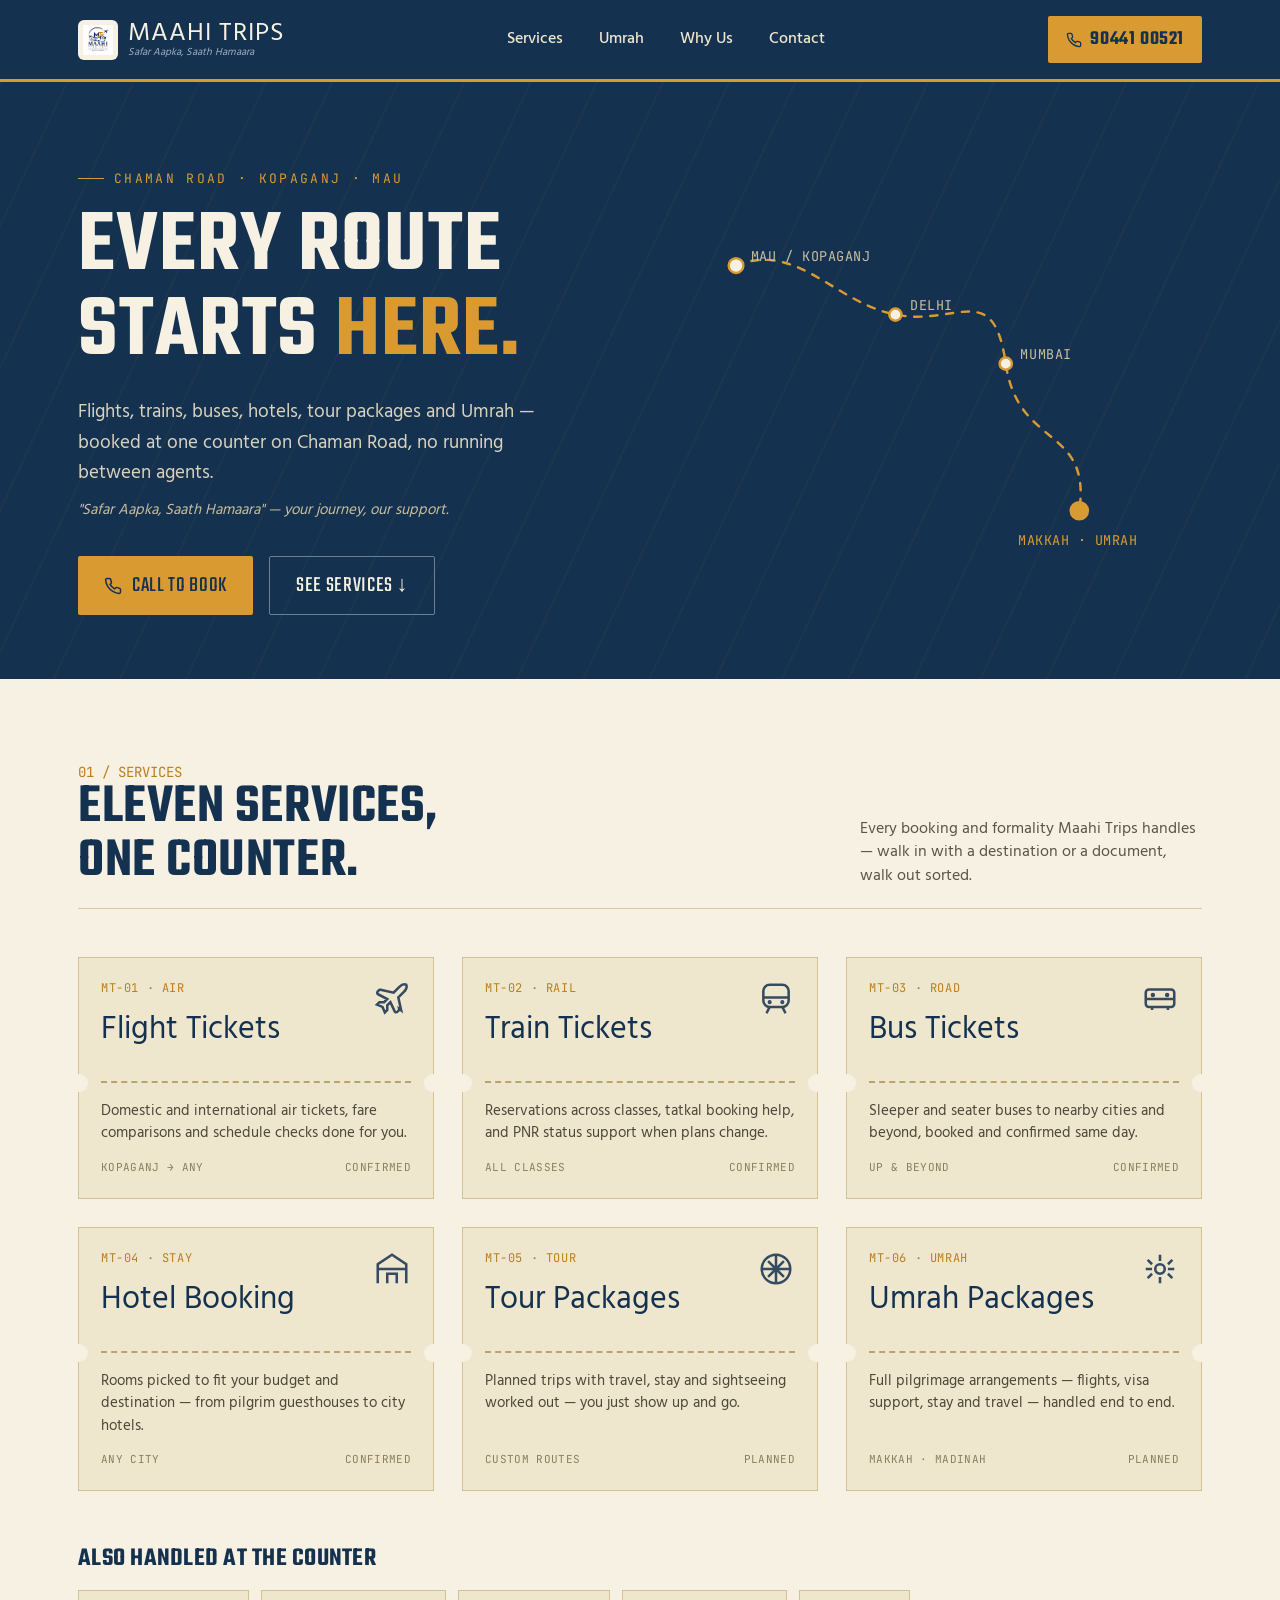
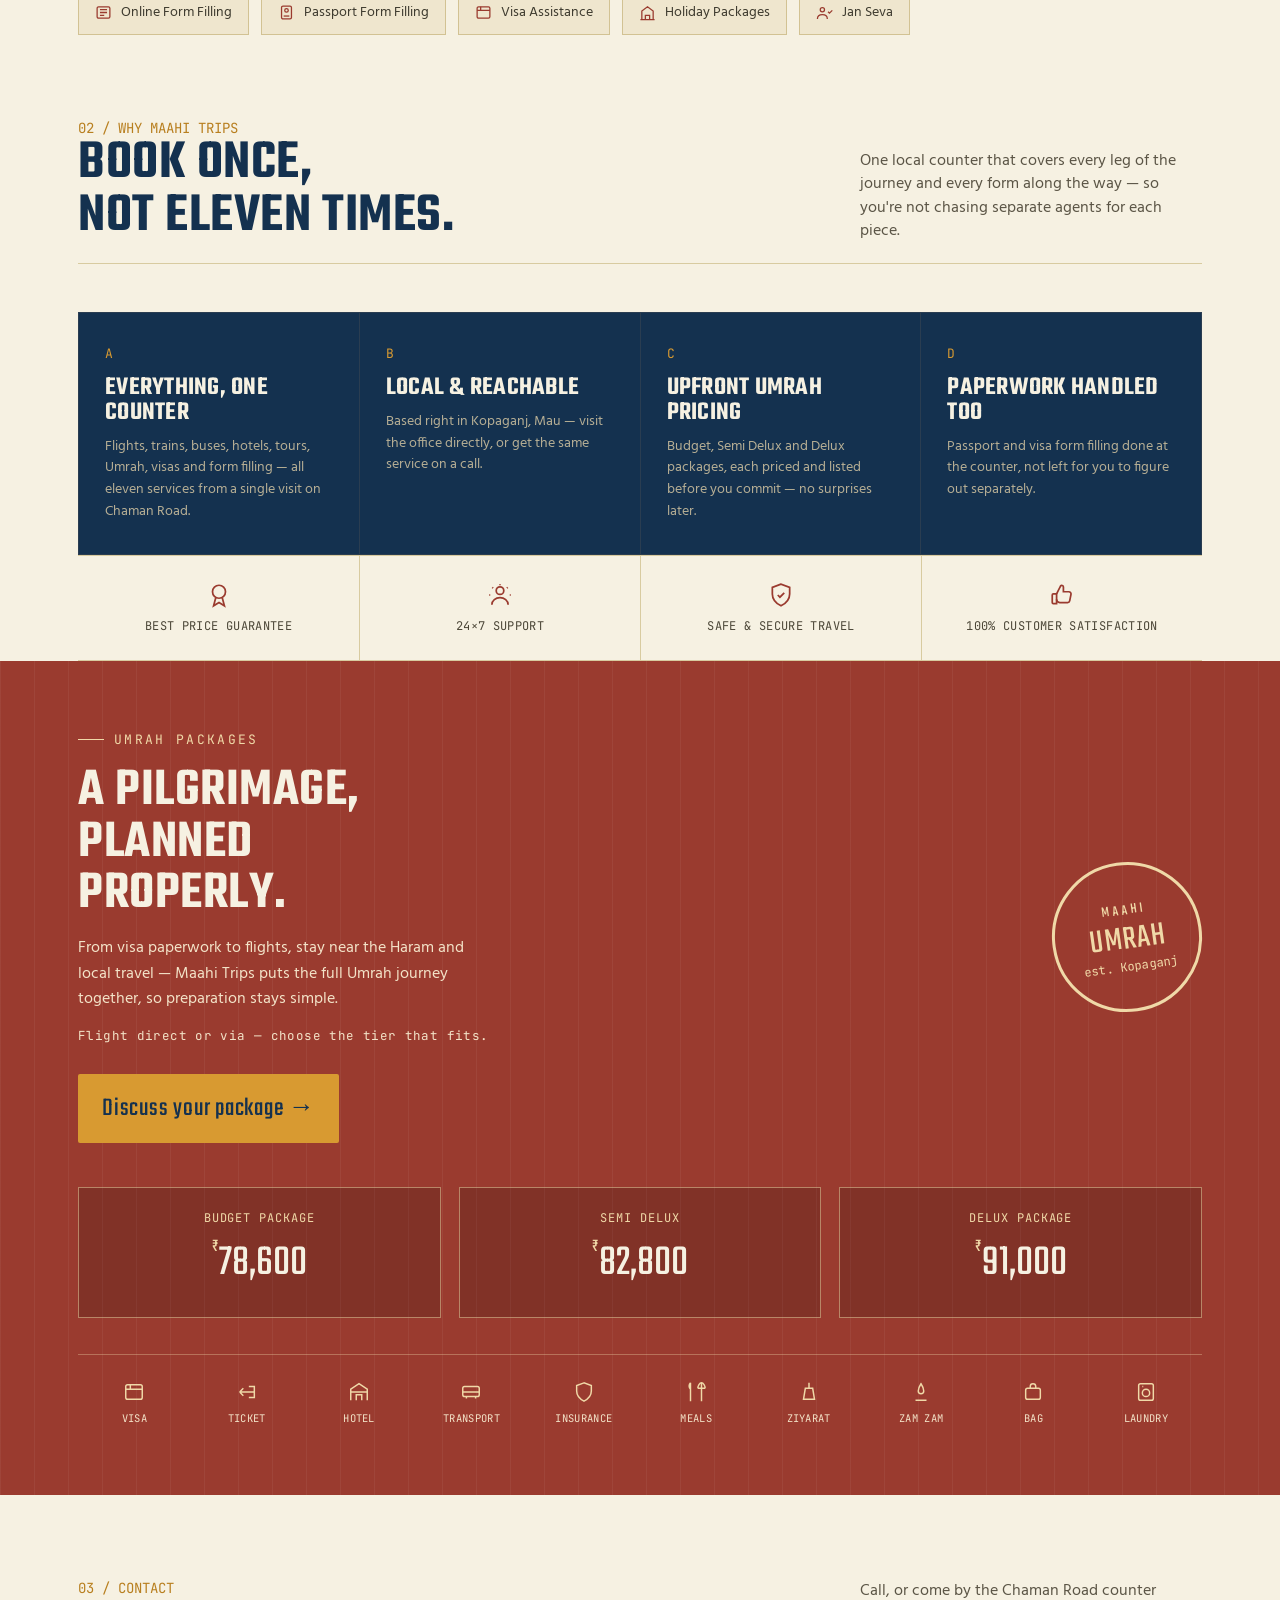
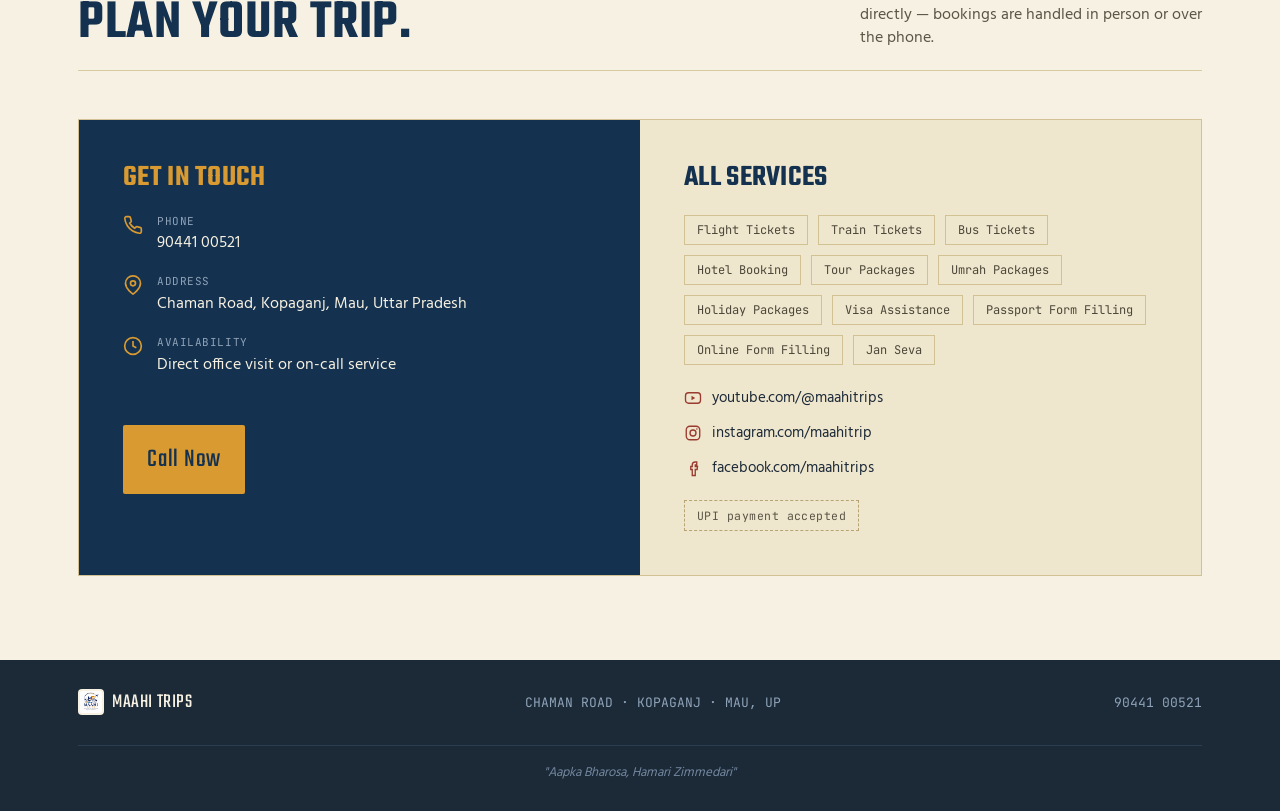
==== index.html.html @ 5c181517 "Add files via upload" ====
<!DOCTYPE html>
<html lang="en">
<head>
<meta charset="UTF-8">
<meta name="viewport" content="width=device-width, initial-scale=1.0">
<title>Maahi Trips — Kopaganj, Mau</title>
<link rel="preconnect" href="https://fonts.googleapis.com">
<link rel="preconnect" href="https://fonts.gstatic.com" crossorigin>
<link href="https://fonts.googleapis.com/css2?family=Teko:wght@400;500;600;700&family=Hind:wght@400;500;600;700&family=JetBrains+Mono:wght@400;500;700&display=swap" rel="stylesheet">
<style>
  :root{
    --paper:#F6F1E2;
    --paper-2:#EFE6CE;
    --ink:#14314F;
    --ink-2:#1C2A38;
    --gold:#D89A31;
    --gold-deep:#B87F1F;
    --rust:#9A3B2F;
    --line:#C9A227;
    --cream-text:#F6F1E2;
  }
  *{margin:0;padding:0;box-sizing:border-box;}
  html{scroll-behavior:smooth;}
  body{
    background:var(--paper);
    color:var(--ink-2);
    font-family:'Hind',sans-serif;
    overflow-x:hidden;
  }
  h1,h2,h3,.display{
    font-family:'Teko',sans-serif;
    font-weight:600;
    letter-spacing:0.01em;
    line-height:0.95;
    text-transform:uppercase;
  }
  .mono{font-family:'JetBrains Mono',monospace;}
  a{color:inherit;text-decoration:none;}
  .wrap{max-width:1180px;margin:0 auto;padding:0 28px;}

  /* perforated ticket edge */
  .perf-bottom{position:relative;}
  .perf-bottom::after{
    content:"";
    position:absolute;left:0;right:0;bottom:-1px;height:20px;
    background-image:radial-gradient(circle 6px, var(--paper) 6px, transparent 7px);
    background-size:28px 20px;
    background-repeat:repeat-x;
    background-position:14px top;
  }

  /* ---------- HEADER ---------- */
  header{
    position:sticky;top:0;z-index:50;
    background:var(--ink);
    border-bottom:3px solid var(--gold);
  }
  .nav{
    display:flex;align-items:center;justify-content:space-between;
    padding:16px 28px;max-width:1180px;margin:0 auto;
  }
  .logo{
    color:var(--cream-text);
    font-size:32px;letter-spacing:0.03em;
    display:flex;align-items:center;gap:10px;
  }
  .logo .dot{color:var(--gold);font-size:32px;}
  .logo-mark{
    background:var(--paper);
    border-radius:6px;
    padding:3px 5px;
    display:flex;align-items:center;
    height:40px;width:40px;
    flex-shrink:0;
  }
  .logo-mark img{height:100%;width:100%;object-fit:contain;}
  .logo-text{display:flex;flex-direction:column;line-height:1;}
  .logo-word{font-size:26px;}
  .logo-tagline{
    font-family:'Hind',sans-serif;text-transform:none;letter-spacing:0;
    font-size:10.5px;color:#9fb0c2;font-style:italic;margin-top:1px;
  }
  .navlinks{display:flex;gap:32px;align-items:center;}
  .navlinks a{
    color:var(--paper-2);font-size:16px;font-weight:500;
    padding:6px 2px;border-bottom:2px solid transparent;
    transition:border-color .2s, color .2s;
  }
  .navlinks a:hover, .navlinks a:focus-visible{border-color:var(--gold);color:var(--cream-text);}
  .call-btn{
    background:var(--gold);color:var(--ink);
    font-family:'Teko',sans-serif;font-size:20px;font-weight:600;
    letter-spacing:0.03em;text-transform:uppercase;
    padding:9px 18px;border-radius:2px;
    display:inline-flex;align-items:center;gap:8px;
    transition:background .2s, transform .2s;
  }
  .call-btn:hover, .call-btn:focus-visible{background:var(--cream-text);transform:translateY(-1px);}
  .menu-toggle{display:none;background:none;border:none;color:var(--cream-text);font-size:28px;cursor:pointer;}

  /* ---------- HERO ---------- */
  .hero{
    position:relative;
    background:var(--ink);
    color:var(--cream-text);
    padding:88px 0 64px;
    overflow:hidden;
  }
  .hero::before{
    content:"";position:absolute;inset:0;
    background:
      repeating-linear-gradient(115deg, rgba(216,154,49,0.045) 0 2px, transparent 2px 60px);
    pointer-events:none;
  }
  .hero-grid{
    display:grid;grid-template-columns:1.05fr 0.95fr;gap:40px;align-items:center;
    position:relative;z-index:2;
  }
  .eyebrow{
    font-family:'JetBrains Mono',monospace;
    font-size:13px;letter-spacing:0.18em;text-transform:uppercase;
    color:var(--gold);margin-bottom:18px;display:flex;align-items:center;gap:10px;
  }
  .eyebrow::before{content:"";width:26px;height:1px;background:var(--gold);display:inline-block;}
  .hero h1{
    font-size:clamp(52px,7vw,92px);
    color:var(--cream-text);
  }
  .hero h1 span{color:var(--gold);}
  .hero p.lede{
    margin-top:22px;font-size:19px;line-height:1.6;color:#D9D2BC;max-width:46ch;
  }
  .hero-cta{display:flex;gap:16px;margin-top:34px;flex-wrap:wrap;}
  .btn-primary{
    background:var(--gold);color:var(--ink);
    font-family:'Teko',sans-serif;font-size:22px;letter-spacing:0.03em;text-transform:uppercase;
    padding:14px 26px;border-radius:2px;display:inline-flex;align-items:center;gap:10px;
    transition:transform .2s, background .2s;
  }
  .btn-primary:hover, .btn-primary:focus-visible{transform:translateY(-2px);background:#EAB253;}
  .btn-secondary{
    border:1.5px solid #6b7f95;color:var(--cream-text);
    font-family:'Teko',sans-serif;font-size:22px;letter-spacing:0.03em;text-transform:uppercase;
    padding:13px 26px;border-radius:2px;display:inline-flex;align-items:center;gap:10px;
    transition:border-color .2s, background .2s;
  }
  .btn-secondary:hover, .btn-secondary:focus-visible{border-color:var(--gold);background:rgba(216,154,49,0.08);}

  /* route map svg */
  .route-box{position:relative;z-index:2;}
  .route-svg{width:100%;height:auto;}
  .route-path{
    fill:none;stroke:var(--gold);stroke-width:2;stroke-dasharray:6 7;
    stroke-linecap:round;
    stroke-dashoffset:900;
    animation:draw 2.6s ease-out forwards .3s;
  }
  @keyframes draw{to{stroke-dashoffset:0;}}
  .route-dot{fill:var(--paper);stroke:var(--gold);stroke-width:2;}
  .route-dot.end{fill:var(--gold);}
  .route-label{
    font-family:'JetBrains Mono',monospace;font-size:11px;fill:#C9BFA0;letter-spacing:0.04em;
  }
  .route-label.hilite{fill:var(--gold);}

  @media (prefers-reduced-motion: reduce){
    .route-path{animation:none;stroke-dashoffset:0;}
  }

  /* ---------- SECTION HEADERS ---------- */
  .section{padding:84px 0;}
  .section-head{
    display:flex;justify-content:space-between;align-items:flex-end;
    gap:24px;margin-bottom:48px;flex-wrap:wrap;
    border-bottom:1px solid #D8CBA0;padding-bottom:20px;
  }
  .section-head .num{
    font-family:'JetBrains Mono',monospace;color:var(--gold-deep);font-size:14px;
  }
  .section-head h2{font-size:clamp(38px,5vw,56px);color:var(--ink);}
  .section-head p{max-width:38ch;color:#5b5546;font-size:15.5px;line-height:1.5;}

  /* ---------- SERVICES (TICKETS) ---------- */
  .tickets{
    display:grid;grid-template-columns:repeat(3,1fr);gap:28px;
  }
  .ticket{
    background:var(--paper-2);
    border:1px solid #D2C293;
    position:relative;
    display:flex;flex-direction:column;
    transition:transform .25s, box-shadow .25s;
  }
  .ticket:hover{transform:translateY(-4px);box-shadow:0 14px 28px -14px rgba(20,49,79,0.35);}
  .ticket-top{
    padding:22px 22px 26px;
    display:flex;justify-content:space-between;align-items:flex-start;
    position:relative;
  }
  .ticket-code{font-family:'JetBrains Mono',monospace;font-size:12px;color:var(--gold-deep);letter-spacing:0.05em;}
  .ticket-icon{
    width:38px;height:38px;color:var(--ink);opacity:0.85;
  }
  .ticket-title{font-size:32px;color:var(--ink);margin-top:8px;}
  /* perforation divider */
  .ticket-divider{
    position:relative;height:0;border-top:2px dashed #B7A472;margin:0 22px;
  }
  .ticket-divider::before,.ticket-divider::after{
    content:"";position:absolute;top:-9px;width:18px;height:18px;border-radius:50%;
    background:var(--paper);
  }
  .ticket-divider::before{left:-31px;}
  .ticket-divider::after{right:-31px;}
  .ticket-bottom{padding:18px 22px 24px;flex:1;display:flex;flex-direction:column;justify-content:space-between;gap:14px;}
  .ticket-bottom p{font-size:14.5px;line-height:1.55;color:#4c4738;}
  .ticket-stub{
    font-family:'JetBrains Mono',monospace;font-size:11px;color:#8a7f5c;
    display:flex;justify-content:space-between;letter-spacing:0.03em;
  }

  /* ---------- WHY US ---------- */
  .why{
    background:var(--ink);color:var(--cream-text);
  }
  .why .section-head{border-bottom-color:#33465c;}
  .why .section-head h2{color:var(--cream-text);}
  .why .section-head p{color:#B7AF95;}
  .why .section-head .num{color:var(--gold);}
  .why-grid{
    display:grid;grid-template-columns:repeat(4,1fr);gap:1px;
    background:#2A3D51;border:1px solid #2A3D51;
  }
  .why-card{background:var(--ink);padding:32px 26px;}
  .why-card .idx{font-family:'JetBrains Mono',monospace;color:var(--gold);font-size:13px;}
  .why-card h3{font-size:26px;margin-top:14px;color:var(--cream-text);}
  .why-card p{font-size:14px;line-height:1.55;color:#B7AF95;margin-top:10px;}

  /* ---------- UMRAH BANNER (passport stamp) ---------- */
  .umrah{
    background:var(--rust);color:var(--cream-text);position:relative;overflow:hidden;
    padding:70px 0;
  }
  .umrah::before{
    content:"";position:absolute;inset:0;
    background-image:repeating-linear-gradient(90deg, rgba(255,255,255,0.05) 0 1px, transparent 1px 34px);
  }
  .umrah-inner{position:relative;z-index:2;display:flex;justify-content:space-between;align-items:center;gap:40px;flex-wrap:wrap;}
  .umrah-text .eyebrow{color:#F0D9A8;}
  .umrah-text .eyebrow::before{background:#F0D9A8;}
  .umrah-text h2{font-size:clamp(36px,5vw,54px);color:var(--cream-text);max-width:14ch;}
  .umrah-text p{margin-top:16px;max-width:46ch;font-size:16px;line-height:1.6;color:#F3E3C8;}
  .stamp{
    width:150px;height:150px;border:3px solid #F0D9A8;border-radius:50%;
    display:flex;align-items:center;justify-content:center;flex-direction:column;
    transform:rotate(-8deg);flex-shrink:0;
    font-family:'Teko',sans-serif;color:#F0D9A8;text-transform:uppercase;
    letter-spacing:0.05em;
  }
  .stamp .s1{font-size:15px;letter-spacing:0.2em;}
  .stamp .s2{font-size:34px;line-height:1;margin:2px 0;}
  .stamp .s3{font-size:12px;font-family:'JetBrains Mono',monospace;text-transform:none;letter-spacing:0.02em;}

  /* ---------- CONTACT ---------- */
  .contact-grid{display:grid;grid-template-columns:1fr 1fr;gap:0;border:1px solid #D2C293;}
  .contact-card{padding:44px;}
  .contact-card.dark{background:var(--ink);color:var(--cream-text);}
  .contact-card.light{background:var(--paper-2);}
  .contact-card h3{font-size:30px;margin-bottom:20px;}
  .contact-card.dark h3{color:var(--gold);}
  .contact-card.light h3{color:var(--ink);}
  .contact-row{display:flex;gap:14px;margin-bottom:18px;align-items:flex-start;}
  .contact-row svg{width:20px;height:20px;flex-shrink:0;margin-top:2px;}
  .contact-card.dark .contact-row svg{color:var(--gold);}
  .contact-card.light .contact-row svg{color:var(--rust);}
  .contact-row div{font-size:15.5px;line-height:1.5;}
  .contact-row .label{
    font-family:'JetBrains Mono',monospace;font-size:11px;letter-spacing:0.05em;
    display:block;margin-bottom:3px;text-transform:uppercase;
  }
  .contact-card.dark .label{color:#8FA3B8;}
  .contact-card.light .label{color:#8a7f5c;}
  .service-list{list-style:none;display:flex;flex-wrap:wrap;gap:10px;margin-top:22px;}
  .service-list li{
    font-family:'JetBrains Mono',monospace;font-size:12px;
    border:1px solid #D2C293;padding:6px 12px;color:#4c4738;
  }
  .big-call{
    margin-top:30px;display:inline-flex;align-items:center;gap:12px;
    background:var(--gold);color:var(--ink);padding:16px 24px;border-radius:2px;
    font-family:'Teko',sans-serif;font-size:26px;letter-spacing:0.03em;
    transition:transform .2s;
  }
  .big-call:hover,.big-call:focus-visible{transform:translateY(-2px);}

  /* ---------- FOOTER ---------- */
  footer{background:var(--ink-2);color:#8FA3B8;padding:28px 0;}
  .footer-inner{
    display:flex;justify-content:space-between;align-items:center;flex-wrap:wrap;gap:12px;
    font-size:13px;font-family:'JetBrains Mono',monospace;
  }
  .footer-inner .logo-mini{color:var(--cream-text);font-family:'Teko',sans-serif;font-size:20px;letter-spacing:0.03em;display:flex;align-items:center;gap:8px;}
  .footer-inner .logo-mini img{height:26px;width:26px;object-fit:contain;background:var(--paper);border-radius:4px;padding:2px;}
  .footer-tagline{width:100%;text-align:center;margin-top:16px;padding-top:16px;border-top:1px solid #2A3D51;font-family:'Hind',sans-serif;font-style:italic;font-size:13px;color:#7488a0;}

  /* ---------- UMRAH PRICING ---------- */
  .umrah-note{margin-top:14px;font-family:'JetBrains Mono',monospace;font-size:12.5px;color:#F3E3C8;letter-spacing:0.03em;}
  .price-grid{
    position:relative;z-index:2;
    display:grid;grid-template-columns:repeat(3,1fr);gap:18px;
    margin-top:44px;
  }
  .price-card{
    background:rgba(0,0,0,0.16);
    border:1.5px solid rgba(240,217,168,0.5);
    padding:22px 20px;text-align:center;
  }
  .price-card .tier{
    font-family:'JetBrains Mono',monospace;font-size:12px;letter-spacing:0.08em;
    color:#F0D9A8;text-transform:uppercase;
  }
  .price-card .amount{
    font-family:'Teko',sans-serif;font-size:44px;color:var(--cream-text);margin-top:6px;
  }
  .price-card .amount sup{font-size:18px;color:#F0D9A8;vertical-align:top;top:2px;position:relative;}
  .incl-strip{
    position:relative;z-index:2;
    display:flex;flex-wrap:wrap;gap:0;
    margin-top:36px;border-top:1px solid rgba(240,217,168,0.35);
    padding-top:26px;
  }
  .incl-item{
    display:flex;flex-direction:column;align-items:center;gap:8px;
    width:10%;min-width:86px;flex:1;
    font-family:'JetBrains Mono',monospace;font-size:10.5px;letter-spacing:0.03em;
    color:#F3E3C8;text-align:center;text-transform:uppercase;
  }
  .incl-item svg{width:22px;height:22px;color:#F0D9A8;}

  /* ---------- MORE SERVICES STRIP ---------- */
  .more-services{margin-top:56px;}
  .more-services h3{font-size:26px;color:var(--ink);margin-bottom:18px;}
  .chip-row{display:flex;flex-wrap:wrap;gap:12px;}
  .chip{
    display:flex;align-items:center;gap:9px;
    border:1px solid #D2C293;background:var(--paper-2);
    padding:10px 16px;font-size:14px;color:#3d3a2e;
  }
  .chip svg{width:17px;height:17px;color:var(--rust);flex-shrink:0;}

  /* ---------- TRUST BADGES ---------- */
  .badges{
    display:grid;grid-template-columns:repeat(4,1fr);
    border-top:1px solid #D8CBA0;border-bottom:1px solid #D8CBA0;
  }
  .badge{
    padding:26px 20px;text-align:center;
    border-left:1px solid #D8CBA0;
    display:flex;flex-direction:column;align-items:center;gap:10px;
  }
  .badge:first-child{border-left:none;}
  .badge svg{width:26px;height:26px;color:var(--rust);}
  .badge span{font-family:'JetBrains Mono',monospace;font-size:12px;letter-spacing:0.03em;color:#4c4738;text-transform:uppercase;}

  /* ---------- SOCIAL / PAYMENT ---------- */
  .social-row{display:flex;flex-direction:column;gap:12px;margin-top:22px;}
  .social-row a{display:flex;align-items:center;gap:10px;font-size:14.5px;}
  .social-row svg{width:18px;height:18px;flex-shrink:0;}
  .contact-card.light .social-row svg{color:var(--rust);}
  .upi-note{
    margin-top:20px;display:inline-block;
    font-family:'JetBrains Mono',monospace;font-size:11.5px;letter-spacing:0.04em;
    border:1px dashed #B7A472;padding:7px 12px;color:#5b5546;
  }
  @media (max-width:900px){
    .hero-grid{grid-template-columns:1fr;}
    .tickets{grid-template-columns:repeat(2,1fr);}
    .why-grid{grid-template-columns:repeat(2,1fr);}
    .contact-grid{grid-template-columns:1fr;}
    .umrah-inner{flex-direction:column;text-align:left;}
    .price-grid{grid-template-columns:1fr;}
    .incl-item{width:33.33%;}
    .badges{grid-template-columns:repeat(2,1fr);}
    .badge:nth-child(3){border-left:none;}
    .badge:nth-child(odd){border-left:none;}
  }
  @media (max-width:640px){
    .navlinks{display:none;}
    .menu-toggle{display:block;}
    .tickets{grid-template-columns:1fr;}
    .why-grid{grid-template-columns:1fr;}
    .call-btn span.full{display:none;}
    .incl-item{width:50%;}
    .badges{grid-template-columns:1fr;}
    .badge{border-left:none;border-top:1px solid #D8CBA0;}
    .badge:first-child{border-top:none;}
  }

  :focus-visible{outline:2px solid var(--gold);outline-offset:2px;}
</style>
</head>
<body>

<header>
  <div class="nav">
    <div class="logo">
      <div class="logo-mark"><img src="[data-uri]" alt="Maahi Trips logo"></div>
      <div class="logo-text">
        <span class="logo-word">MAAHI TRIPS</span>
        <span class="logo-tagline">Safar Aapka, Saath Hamaara</span>
      </div>
    </div>
    <nav class="navlinks">
      <a href="#services">Services</a>
      <a href="#umrah">Umrah</a>
      <a href="#why">Why Us</a>
      <a href="#contact">Contact</a>
    </nav>
    <a class="call-btn" href="tel:9044100521">
      <svg width="16" height="16" viewBox="0 0 24 24" fill="none" stroke="currentColor" stroke-width="2"><path d="M22 16.92v3a2 2 0 0 1-2.18 2 19.79 19.79 0 0 1-8.63-3.07 19.5 19.5 0 0 1-6-6 19.79 19.79 0 0 1-3.07-8.67A2 2 0 0 1 4.11 2h3a2 2 0 0 1 2 1.72c.127.96.361 1.903.7 2.81a2 2 0 0 1-.45 2.11L8.09 9.91a16 16 0 0 0 6 6l1.27-1.27a2 2 0 0 1 2.11-.45c.907.339 1.85.573 2.81.7A2 2 0 0 1 22 16.92z"/></svg>
      <span class="full">90441&nbsp;00521</span>
    </a>
    <button class="menu-toggle" aria-label="menu">☰</button>
  </div>
</header>

<section class="hero">
  <div class="wrap hero-grid">
    <div>
      <div class="eyebrow">Chaman Road · Kopaganj · Mau</div>
      <h1>Every route<br>starts <span>here.</span></h1>
      <p class="lede">Flights, trains, buses, hotels, tour packages and Umrah — booked at one counter on Chaman Road, no running between agents.</p>
      <p style="margin-top:10px;font-style:italic;color:#C9BFA0;font-size:15px;">"Safar Aapka, Saath Hamaara" — your journey, our support.</p>
      <div class="hero-cta">
        <a class="btn-primary" href="tel:9044100521">
          <svg width="18" height="18" viewBox="0 0 24 24" fill="none" stroke="currentColor" stroke-width="2"><path d="M22 16.92v3a2 2 0 0 1-2.18 2 19.79 19.79 0 0 1-8.63-3.07 19.5 19.5 0 0 1-6-6 19.79 19.79 0 0 1-3.07-8.67A2 2 0 0 1 4.11 2h3a2 2 0 0 1 2 1.72c.127.96.361 1.903.7 2.81a2 2 0 0 1-.45 2.11L8.09 9.91a16 16 0 0 0 6 6l1.27-1.27a2 2 0 0 1 2.11-.45c.907.339 1.85.573 2.81.7A2 2 0 0 1 22 16.92z"/></svg>
          Call to Book
        </a>
        <a class="btn-secondary" href="#services">See Services ↓</a>
      </div>
    </div>
    <div class="route-box">
      <svg class="route-svg" viewBox="0 0 420 320" fill="none">
        <path class="route-path" d="M40 60 C 90 40, 120 90, 170 100 S 250 70, 260 140 S 330 190, 320 260" />
        <circle class="route-dot" cx="40" cy="60" r="6"/>
        <text class="route-label" x="52" y="56">MAU / KOPAGANJ</text>
        <circle class="route-dot" cx="170" cy="100" r="5"/>
        <text class="route-label" x="182" y="96">DELHI</text>
        <circle class="route-dot" cx="260" cy="140" r="5"/>
        <text class="route-label" x="272" y="136">MUMBAI</text>
        <circle class="route-dot end" cx="320" cy="260" r="7"/>
        <text class="route-label hilite" x="270" y="288">MAKKAH · UMRAH</text>
      </svg>
    </div>
  </div>
</section>

<section class="section" id="services">
  <div class="wrap">
    <div class="section-head">
      <div>
        <div class="num">01 / SERVICES</div>
        <h2>Eleven services,<br>one counter.</h2>
      </div>
      <p>Every booking and formality Maahi Trips handles — walk in with a destination or a document, walk out sorted.</p>
    </div>

    <div class="tickets">

      <div class="ticket">
        <div class="ticket-top">
          <div><div class="ticket-code">MT-01 · AIR</div><div class="ticket-title">Flight Tickets</div></div>
          <svg class="ticket-icon" viewBox="0 0 24 24" fill="none" stroke="currentColor" stroke-width="1.6"><path d="M17.8 19.2 16 11l3.5-3.5C21 6 21.5 4 21 3c-1-.5-3 0-4.5 1.5L13 8 4.8 6.2c-.5-.1-1 .1-1.3.5l-.6.7c-.5.5-.3 1.3.3 1.6L9 12l-2 2H4l-1.5 1.5L6 17l1.5 3.5L9 19v-3l2-2 2.7 5.8c.3.6 1.1.8 1.6.3l.7-.6c.4-.3.6-.8.5-1.3Z"/></svg>
        </div>
        <div class="ticket-divider"></div>
        <div class="ticket-bottom">
          <p>Domestic and international air tickets, fare comparisons and schedule checks done for you.</p>
          <div class="ticket-stub"><span>KOPAGANJ → ANY</span><span>CONFIRMED</span></div>
        </div>
      </div>

      <div class="ticket">
        <div class="ticket-top">
          <div><div class="ticket-code">MT-02 · RAIL</div><div class="ticket-title">Train Tickets</div></div>
          <svg class="ticket-icon" viewBox="0 0 24 24" fill="none" stroke="currentColor" stroke-width="1.6"><rect x="4" y="3" width="16" height="14" rx="4"/><path d="M4 11h16M8 17l-2 4M16 17l2 4"/><circle cx="8" cy="14" r="0.5" fill="currentColor"/><circle cx="16" cy="14" r="0.5" fill="currentColor"/></svg>
        </div>
        <div class="ticket-divider"></div>
        <div class="ticket-bottom">
          <p>Reservations across classes, tatkal booking help, and PNR status support when plans change.</p>
          <div class="ticket-stub"><span>ALL CLASSES</span><span>CONFIRMED</span></div>
        </div>
      </div>

      <div class="ticket">
        <div class="ticket-top">
          <div><div class="ticket-code">MT-03 · ROAD</div><div class="ticket-title">Bus Tickets</div></div>
          <svg class="ticket-icon" viewBox="0 0 24 24" fill="none" stroke="currentColor" stroke-width="1.6"><rect x="3" y="6" width="18" height="11" rx="2"/><path d="M3 12h18M7 17v2M17 17v2"/><circle cx="7.5" cy="9.5" r="0.6" fill="currentColor"/><circle cx="16.5" cy="9.5" r="0.6" fill="currentColor"/></svg>
        </div>
        <div class="ticket-divider"></div>
        <div class="ticket-bottom">
          <p>Sleeper and seater buses to nearby cities and beyond, booked and confirmed same day.</p>
          <div class="ticket-stub"><span>UP & BEYOND</span><span>CONFIRMED</span></div>
        </div>
      </div>

      <div class="ticket">
        <div class="ticket-top">
          <div><div class="ticket-code">MT-04 · STAY</div><div class="ticket-title">Hotel Booking</div></div>
          <svg class="ticket-icon" viewBox="0 0 24 24" fill="none" stroke="currentColor" stroke-width="1.6"><path d="M3 21V9l9-6 9 6v12"/><path d="M9 21v-6h6v6M3 12h18"/></svg>
        </div>
        <div class="ticket-divider"></div>
        <div class="ticket-bottom">
          <p>Rooms picked to fit your budget and destination — from pilgrim guesthouses to city hotels.</p>
          <div class="ticket-stub"><span>ANY CITY</span><span>CONFIRMED</span></div>
        </div>
      </div>

      <div class="ticket">
        <div class="ticket-top">
          <div><div class="ticket-code">MT-05 · TOUR</div><div class="ticket-title">Tour Packages</div></div>
          <svg class="ticket-icon" viewBox="0 0 24 24" fill="none" stroke="currentColor" stroke-width="1.6"><circle cx="12" cy="12" r="9"/><path d="M12 3v18M3 12h18M7 7l10 10M17 7 7 17"/></svg>
        </div>
        <div class="ticket-divider"></div>
        <div class="ticket-bottom">
          <p>Planned trips with travel, stay and sightseeing worked out — you just show up and go.</p>
          <div class="ticket-stub"><span>CUSTOM ROUTES</span><span>PLANNED</span></div>
        </div>
      </div>

      <div class="ticket">
        <div class="ticket-top">
          <div><div class="ticket-code">MT-06 · UMRAH</div><div class="ticket-title">Umrah Packages</div></div>
          <svg class="ticket-icon" viewBox="0 0 24 24" fill="none" stroke="currentColor" stroke-width="1.6"><path d="M12 3v4M12 21v-4M4.2 6.2l2.8 2.8M17 15l2.8 2.8M3 12h4M17 12h4M4.2 17.8 7 15M17 9l2.8-2.8"/><circle cx="12" cy="12" r="3"/></svg>
        </div>
        <div class="ticket-divider"></div>
        <div class="ticket-bottom">
          <p>Full pilgrimage arrangements — flights, visa support, stay and travel — handled end to end.</p>
          <div class="ticket-stub"><span>MAKKAH · MADINAH</span><span>PLANNED</span></div>
        </div>
      </div>

    </div>

    <div class="more-services">
      <h3>Also handled at the counter</h3>
      <div class="chip-row">
        <div class="chip"><svg viewBox="0 0 24 24" fill="none" stroke="currentColor" stroke-width="1.8"><rect x="3" y="4" width="18" height="16" rx="2"/><path d="M7 8h10M7 12h10M7 16h6"/></svg>Online Form Filling</div>
        <div class="chip"><svg viewBox="0 0 24 24" fill="none" stroke="currentColor" stroke-width="1.8"><rect x="5" y="3" width="14" height="18" rx="2"/><circle cx="12" cy="9" r="2.5"/><path d="M8 17h8"/></svg>Passport Form Filling</div>
        <div class="chip"><svg viewBox="0 0 24 24" fill="none" stroke="currentColor" stroke-width="1.8"><rect x="3" y="4" width="18" height="16" rx="2"/><path d="M3 9h18M8 4v5"/></svg>Visa Assistance</div>
        <div class="chip"><svg viewBox="0 0 24 24" fill="none" stroke="currentColor" stroke-width="1.8"><path d="M2 22h20M4 22V10l8-6 8 6v12M9 22v-6h6v6"/></svg>Holiday Packages</div>
        <div class="chip"><svg viewBox="0 0 24 24" fill="none" stroke="currentColor" stroke-width="1.8"><circle cx="9" cy="8" r="3"/><path d="M2 21c0-4 3-6 7-6s7 2 7 6M17 11l2 2 4-4"/></svg>Jan Seva</div>
      </div>
    </div>
  </div>
</section>
  <div class="wrap">
    <div class="section-head">
      <div>
        <div class="num">02 / WHY MAAHI TRIPS</div>
        <h2>Book once,<br>not eleven times.</h2>
      </div>
      <p>One local counter that covers every leg of the journey and every form along the way — so you're not chasing separate agents for each piece.</p>
    </div>
    <div class="why-grid">
      <div class="why-card">
        <div class="idx">A</div>
        <h3>Everything, one counter</h3>
        <p>Flights, trains, buses, hotels, tours, Umrah, visas and form filling — all eleven services from a single visit on Chaman Road.</p>
      </div>
      <div class="why-card">
        <div class="idx">B</div>
        <h3>Local & reachable</h3>
        <p>Based right in Kopaganj, Mau — visit the office directly, or get the same service on a call.</p>
      </div>
      <div class="why-card">
        <div class="idx">C</div>
        <h3>Upfront Umrah pricing</h3>
        <p>Budget, Semi Delux and Delux packages, each priced and listed before you commit — no surprises later.</p>
      </div>
      <div class="why-card">
        <div class="idx">D</div>
        <h3>Paperwork handled too</h3>
        <p>Passport and visa form filling done at the counter, not left for you to figure out separately.</p>
      </div>
    </div>
  </div>
</section>

<div class="wrap">
  <div class="badges">
    <div class="badge">
      <svg viewBox="0 0 24 24" fill="none" stroke="currentColor" stroke-width="1.6"><circle cx="12" cy="9" r="6"/><path d="M9 14.5 7 22l5-3 5 3-2-7.5"/></svg>
      <span>Best Price Guarantee</span>
    </div>
    <div class="badge">
      <svg viewBox="0 0 24 24" fill="none" stroke="currentColor" stroke-width="1.6"><circle cx="12" cy="8" r="3.5"/><path d="M4.5 21c0-4 3.5-6.5 7.5-6.5s7.5 2.5 7.5 6.5"/><path d="M2 12h1M21 12h1M12 2v1M4.9 4.9l.7.7M19.1 4.9l-.7.7"/></svg>
      <span>24×7 Support</span>
    </div>
    <div class="badge">
      <svg viewBox="0 0 24 24" fill="none" stroke="currentColor" stroke-width="1.6"><path d="M12 2 4 5v6c0 5 3.5 8.7 8 11 4.5-2.3 8-6 8-11V5l-8-3Z"/><path d="m9 12 2 2 4-4"/></svg>
      <span>Safe &amp; Secure Travel</span>
    </div>
    <div class="badge">
      <svg viewBox="0 0 24 24" fill="none" stroke="currentColor" stroke-width="1.6"><path d="M7 11v9H4a1 1 0 0 1-1-1v-7a1 1 0 0 1 1-1Z"/><path d="M7 11l3.6-7.2a1.5 1.5 0 0 1 2.7.9V9h5a2 2 0 0 1 2 2.4l-1.2 6A2 2 0 0 1 17.2 19H10a3 3 0 0 1-3-3"/></svg>
      <span>100% Customer Satisfaction</span>
    </div>
  </div>
</div>

<section class="umrah" id="umrah">
  <div class="wrap">
    <div class="umrah-inner">
      <div class="umrah-text">
        <div class="eyebrow">Umrah Packages</div>
        <h2>A pilgrimage, planned properly.</h2>
        <p>From visa paperwork to flights, stay near the Haram and local travel — Maahi Trips puts the full Umrah journey together, so preparation stays simple.</p>
        <div class="umrah-note">Flight direct or via — choose the tier that fits.</div>
        <a class="big-call" href="tel:9044100521">Discuss your package →</a>
      </div>
      <div class="stamp">
        <div class="s1">MAAHI</div>
        <div class="s2">UMRAH</div>
        <div class="s3">est. Kopaganj</div>
      </div>
    </div>

    <div class="price-grid">
      <div class="price-card">
        <div class="tier">Budget Package</div>
        <div class="amount"><sup>₹</sup>78,600</div>
      </div>
      <div class="price-card">
        <div class="tier">Semi Delux</div>
        <div class="amount"><sup>₹</sup>82,800</div>
      </div>
      <div class="price-card">
        <div class="tier">Delux Package</div>
        <div class="amount"><sup>₹</sup>91,000</div>
      </div>
    </div>

    <div class="incl-strip">
      <div class="incl-item"><svg viewBox="0 0 24 24" fill="none" stroke="currentColor" stroke-width="1.6"><rect x="3" y="4" width="18" height="16" rx="2"/><path d="M3 9h18M8 4v5"/></svg>Visa</div>
      <div class="incl-item"><svg viewBox="0 0 24 24" fill="none" stroke="currentColor" stroke-width="1.6"><path d="M4 12h16M4 12l4-4M4 12l4 4"/><path d="M14 6h6v12h-6"/></svg>Ticket</div>
      <div class="incl-item"><svg viewBox="0 0 24 24" fill="none" stroke="currentColor" stroke-width="1.6"><path d="M3 21V9l9-6 9 6v12"/><path d="M9 21v-6h6v6M3 12h18"/></svg>Hotel</div>
      <div class="incl-item"><svg viewBox="0 0 24 24" fill="none" stroke="currentColor" stroke-width="1.6"><rect x="3" y="6" width="18" height="11" rx="2"/><path d="M3 12h18M7 17v2M17 17v2"/></svg>Transport</div>
      <div class="incl-item"><svg viewBox="0 0 24 24" fill="none" stroke="currentColor" stroke-width="1.6"><path d="M12 2 4 5v6c0 5 3.5 8.7 8 11 4.5-2.3 8-6 8-11V5l-8-3Z"/></svg>Insurance</div>
      <div class="incl-item"><svg viewBox="0 0 24 24" fill="none" stroke="currentColor" stroke-width="1.6"><path d="M6 2v20M6 2c-2 2-2 5 0 7M6 9v3M18 2v20M14 8h8M14 8c0-3 2-6 4-6s4 3 4 6"/></svg>Meals</div>
      <div class="incl-item"><svg viewBox="0 0 24 24" fill="none" stroke="currentColor" stroke-width="1.6"><path d="M12 2v6M8 8h8l2 12H6L8 8Z"/></svg>Ziyarat</div>
      <div class="incl-item"><svg viewBox="0 0 24 24" fill="none" stroke="currentColor" stroke-width="1.6"><path d="M12 3c2 3 3 5.5 3 8a3 3 0 1 1-6 0c0-2.5 1-5 3-8Z"/><path d="M6 21h12"/></svg>Zam Zam</div>
      <div class="incl-item"><svg viewBox="0 0 24 24" fill="none" stroke="currentColor" stroke-width="1.6"><rect x="4" y="8" width="16" height="12" rx="2"/><path d="M9 8V6a3 3 0 0 1 6 0v2"/></svg>Bag</div>
      <div class="incl-item"><svg viewBox="0 0 24 24" fill="none" stroke="currentColor" stroke-width="1.6"><rect x="4" y="3" width="16" height="18" rx="2"/><circle cx="12" cy="13" r="4"/><path d="M8 6h1"/></svg>Laundry</div>
    </div>
  </div>
</section>

<section class="section" id="contact">
  <div class="wrap">
    <div class="section-head">
      <div>
        <div class="num">03 / CONTACT</div>
        <h2>Plan your trip.</h2>
      </div>
      <p>Call, or come by the Chaman Road counter directly — bookings are handled in person or over the phone.</p>
    </div>

    <div class="contact-grid">
      <div class="contact-card dark">
        <h3>Get in touch</h3>
        <div class="contact-row">
          <svg viewBox="0 0 24 24" fill="none" stroke="currentColor" stroke-width="2"><path d="M22 16.92v3a2 2 0 0 1-2.18 2 19.79 19.79 0 0 1-8.63-3.07 19.5 19.5 0 0 1-6-6 19.79 19.79 0 0 1-3.07-8.67A2 2 0 0 1 4.11 2h3a2 2 0 0 1 2 1.72c.127.96.361 1.903.7 2.81a2 2 0 0 1-.45 2.11L8.09 9.91a16 16 0 0 0 6 6l1.27-1.27a2 2 0 0 1 2.11-.45c.907.339 1.85.573 2.81.7A2 2 0 0 1 22 16.92z"/></svg>
          <div><span class="label">Phone</span>90441 00521</div>
        </div>
        <div class="contact-row">
          <svg viewBox="0 0 24 24" fill="none" stroke="currentColor" stroke-width="2"><path d="M21 10c0 7-9 13-9 13s-9-6-9-13a9 9 0 0 1 18 0Z"/><circle cx="12" cy="10" r="3"/></svg>
          <div><span class="label">Address</span>Chaman Road, Kopaganj, Mau, Uttar Pradesh</div>
        </div>
        <div class="contact-row">
          <svg viewBox="0 0 24 24" fill="none" stroke="currentColor" stroke-width="2"><circle cx="12" cy="12" r="10"/><path d="M12 6v6l4 2"/></svg>
          <div><span class="label">Availability</span>Direct office visit or on-call service</div>
        </div>
        <a class="big-call" href="tel:9044100521">Call Now</a>
      </div>
      <div class="contact-card light">
        <h3>All services</h3>
        <ul class="service-list">
          <li>Flight Tickets</li>
          <li>Train Tickets</li>
          <li>Bus Tickets</li>
          <li>Hotel Booking</li>
          <li>Tour Packages</li>
          <li>Umrah Packages</li>
          <li>Holiday Packages</li>
          <li>Visa Assistance</li>
          <li>Passport Form Filling</li>
          <li>Online Form Filling</li>
          <li>Jan Seva</li>
        </ul>
        <div class="social-row">
          <a href="https://youtube.com/@maahitrips" target="_blank" rel="noopener">
            <svg viewBox="0 0 24 24" fill="none" stroke="currentColor" stroke-width="1.8"><rect x="2" y="5" width="20" height="14" rx="4"/><path d="m10 9 5 3-5 3Z" fill="currentColor" stroke="none"/></svg>
            youtube.com/@maahitrips
          </a>
          <a href="https://instagram.com/maahitrip" target="_blank" rel="noopener">
            <svg viewBox="0 0 24 24" fill="none" stroke="currentColor" stroke-width="1.8"><rect x="3" y="3" width="18" height="18" rx="5"/><circle cx="12" cy="12" r="4"/><circle cx="17.2" cy="6.8" r="1" fill="currentColor" stroke="none"/></svg>
            instagram.com/maahitrip
          </a>
          <a href="https://facebook.com/maahitrips" target="_blank" rel="noopener">
            <svg viewBox="0 0 24 24" fill="none" stroke="currentColor" stroke-width="1.8"><path d="M15 8h2V4h-2a4 4 0 0 0-4 4v2H9v4h2v8h4v-8h2.5l.5-4H15V8Z"/></svg>
            facebook.com/maahitrips
          </a>
        </div>
        <div class="upi-note">UPI payment accepted</div>
      </div>
    </div>
  </div>
</section>

<footer>
  <div class="wrap footer-inner">
    <div class="logo-mini"><img src="[data-uri]" alt="Maahi Trips">MAAHI TRIPS</div>
    <div>CHAMAN ROAD · KOPAGANJ · MAU, UP</div>
    <div>90441 00521</div>
    <div class="footer-tagline">"Aapka Bharosa, Hamari Zimmedari"</div>
  </div>
</footer>

</body>
</html>
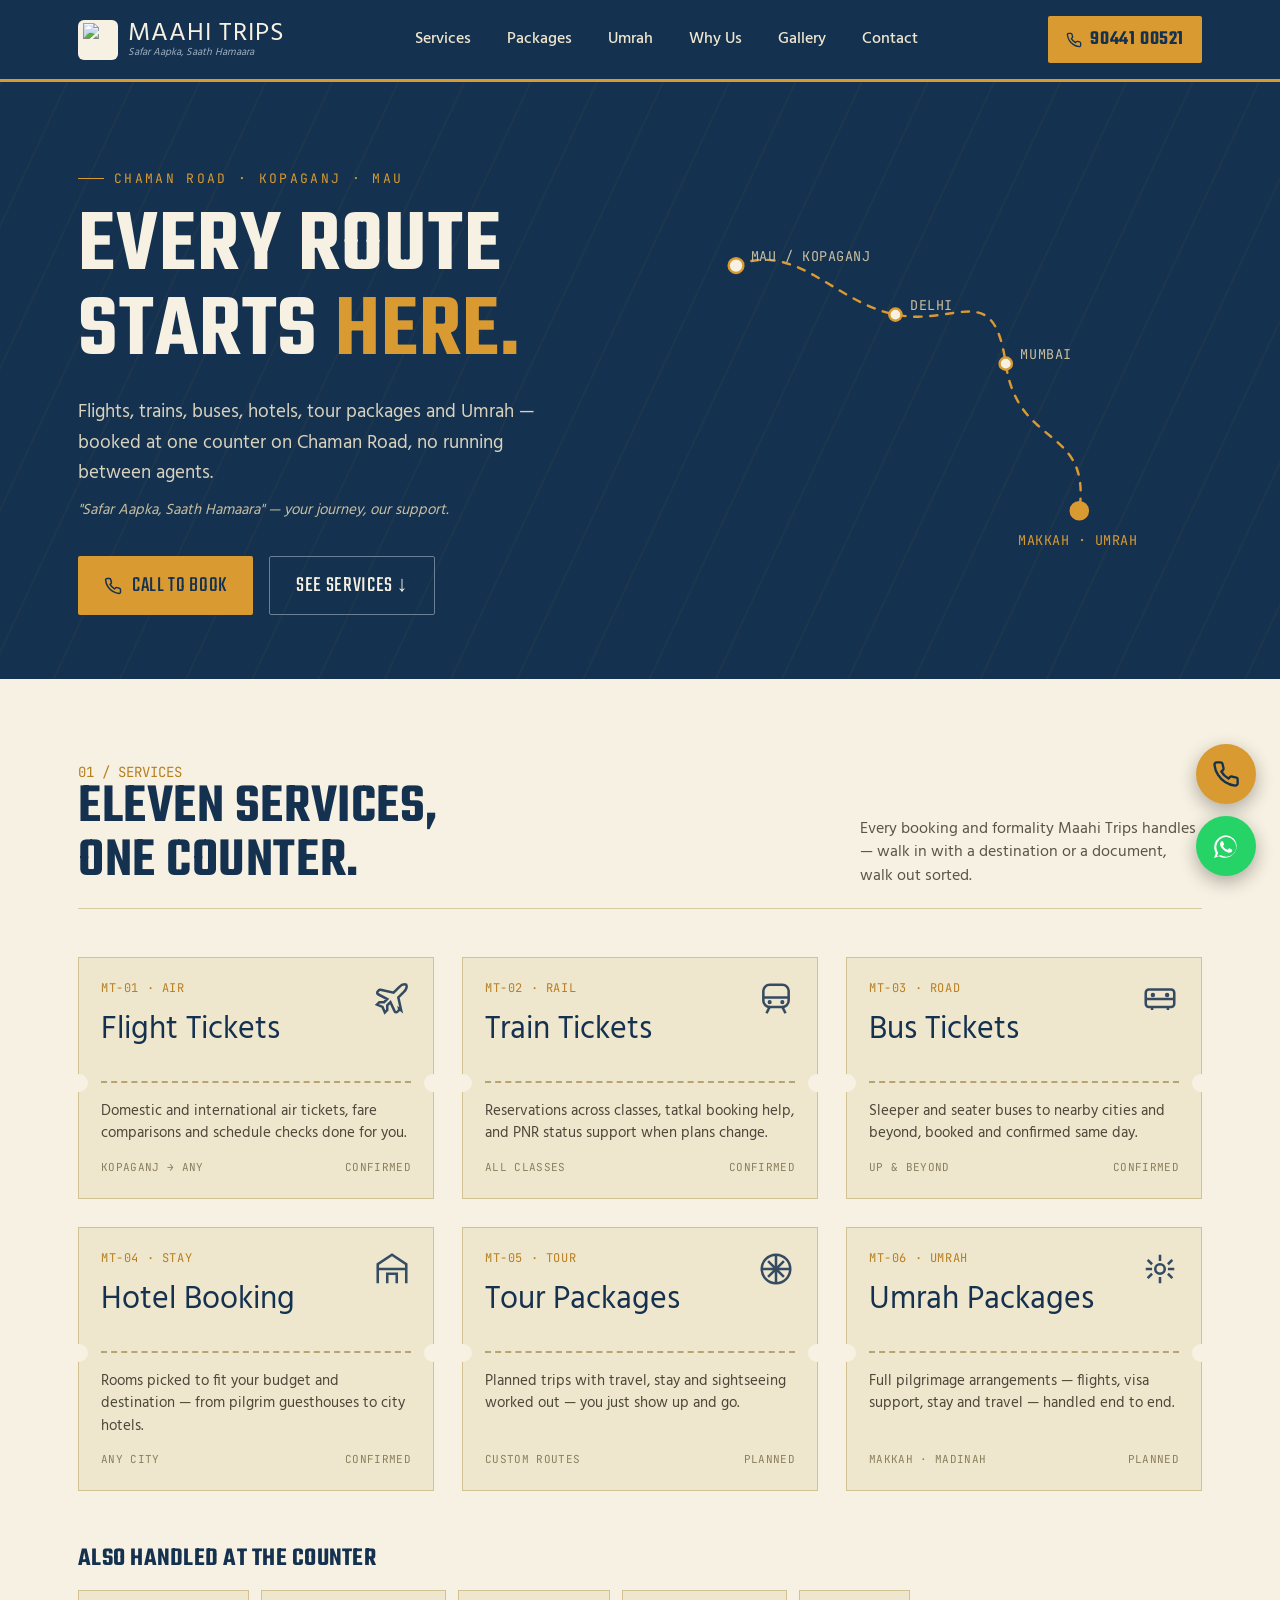
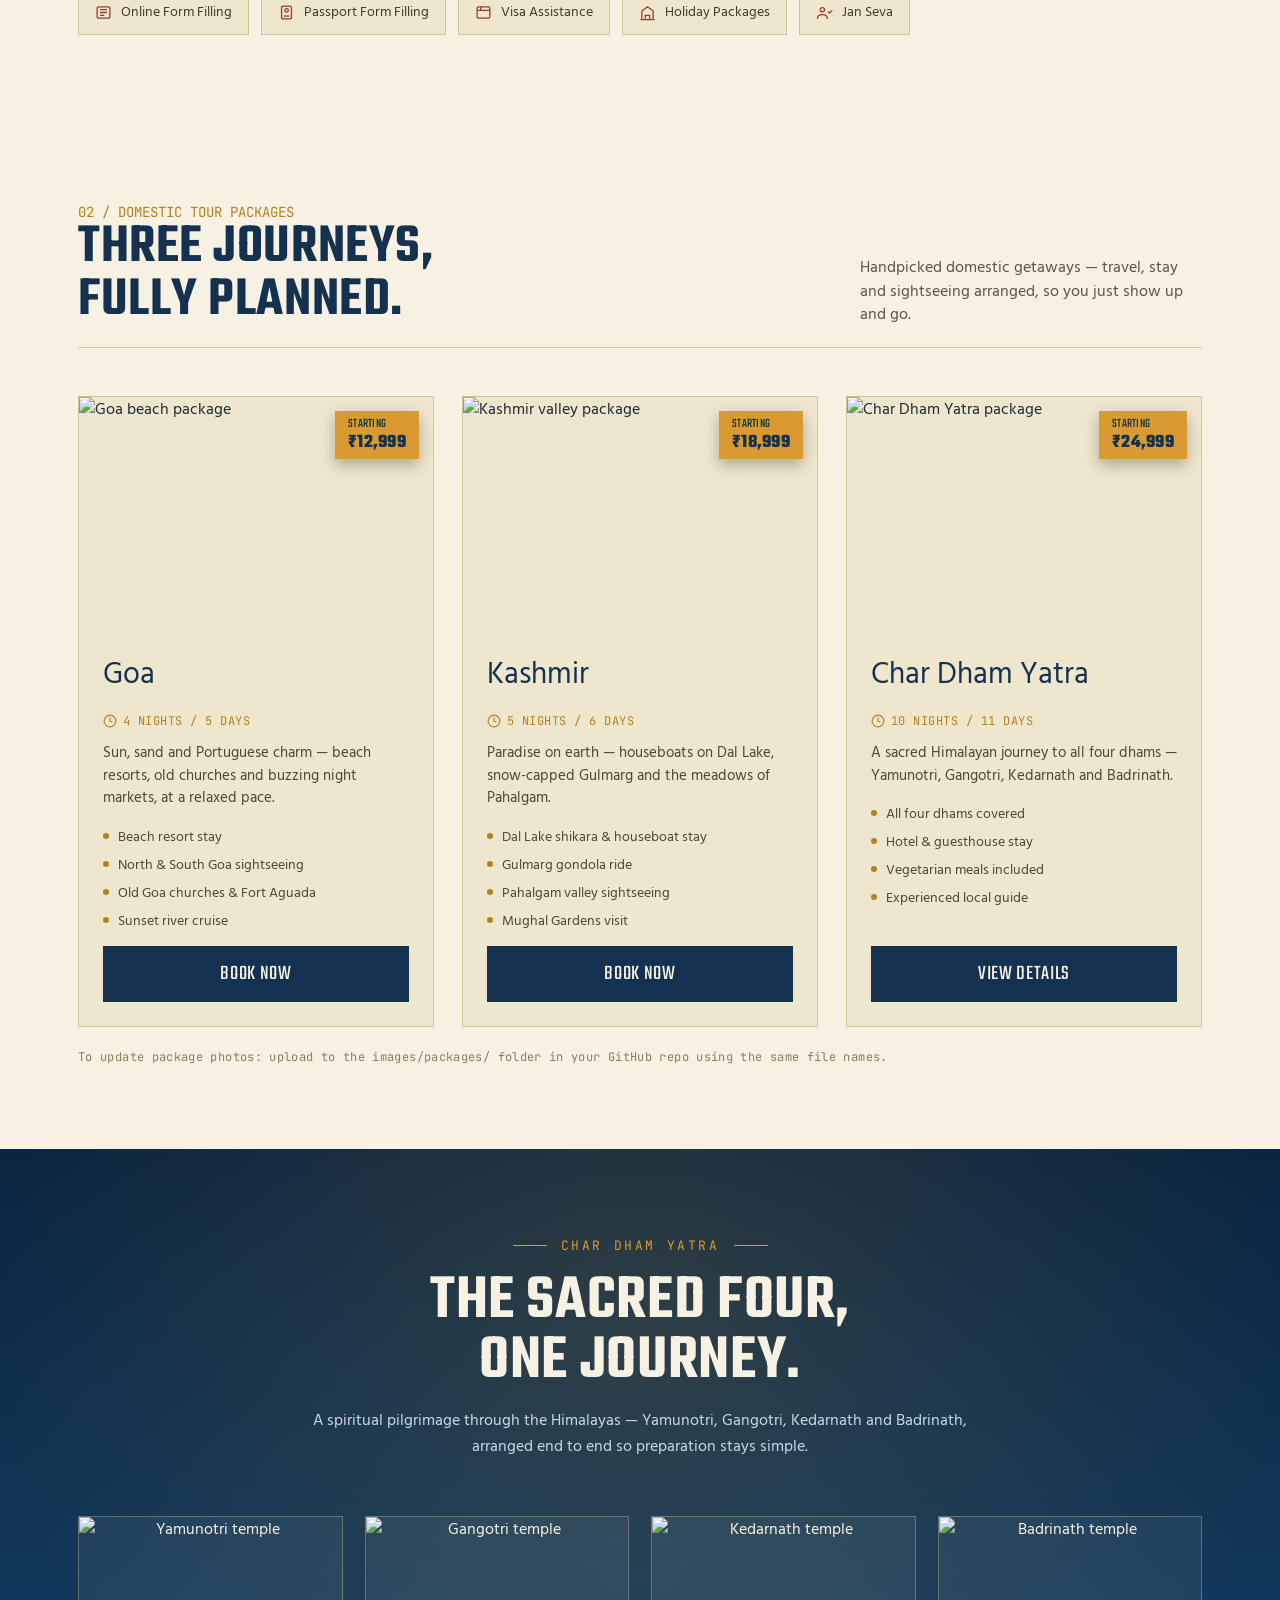
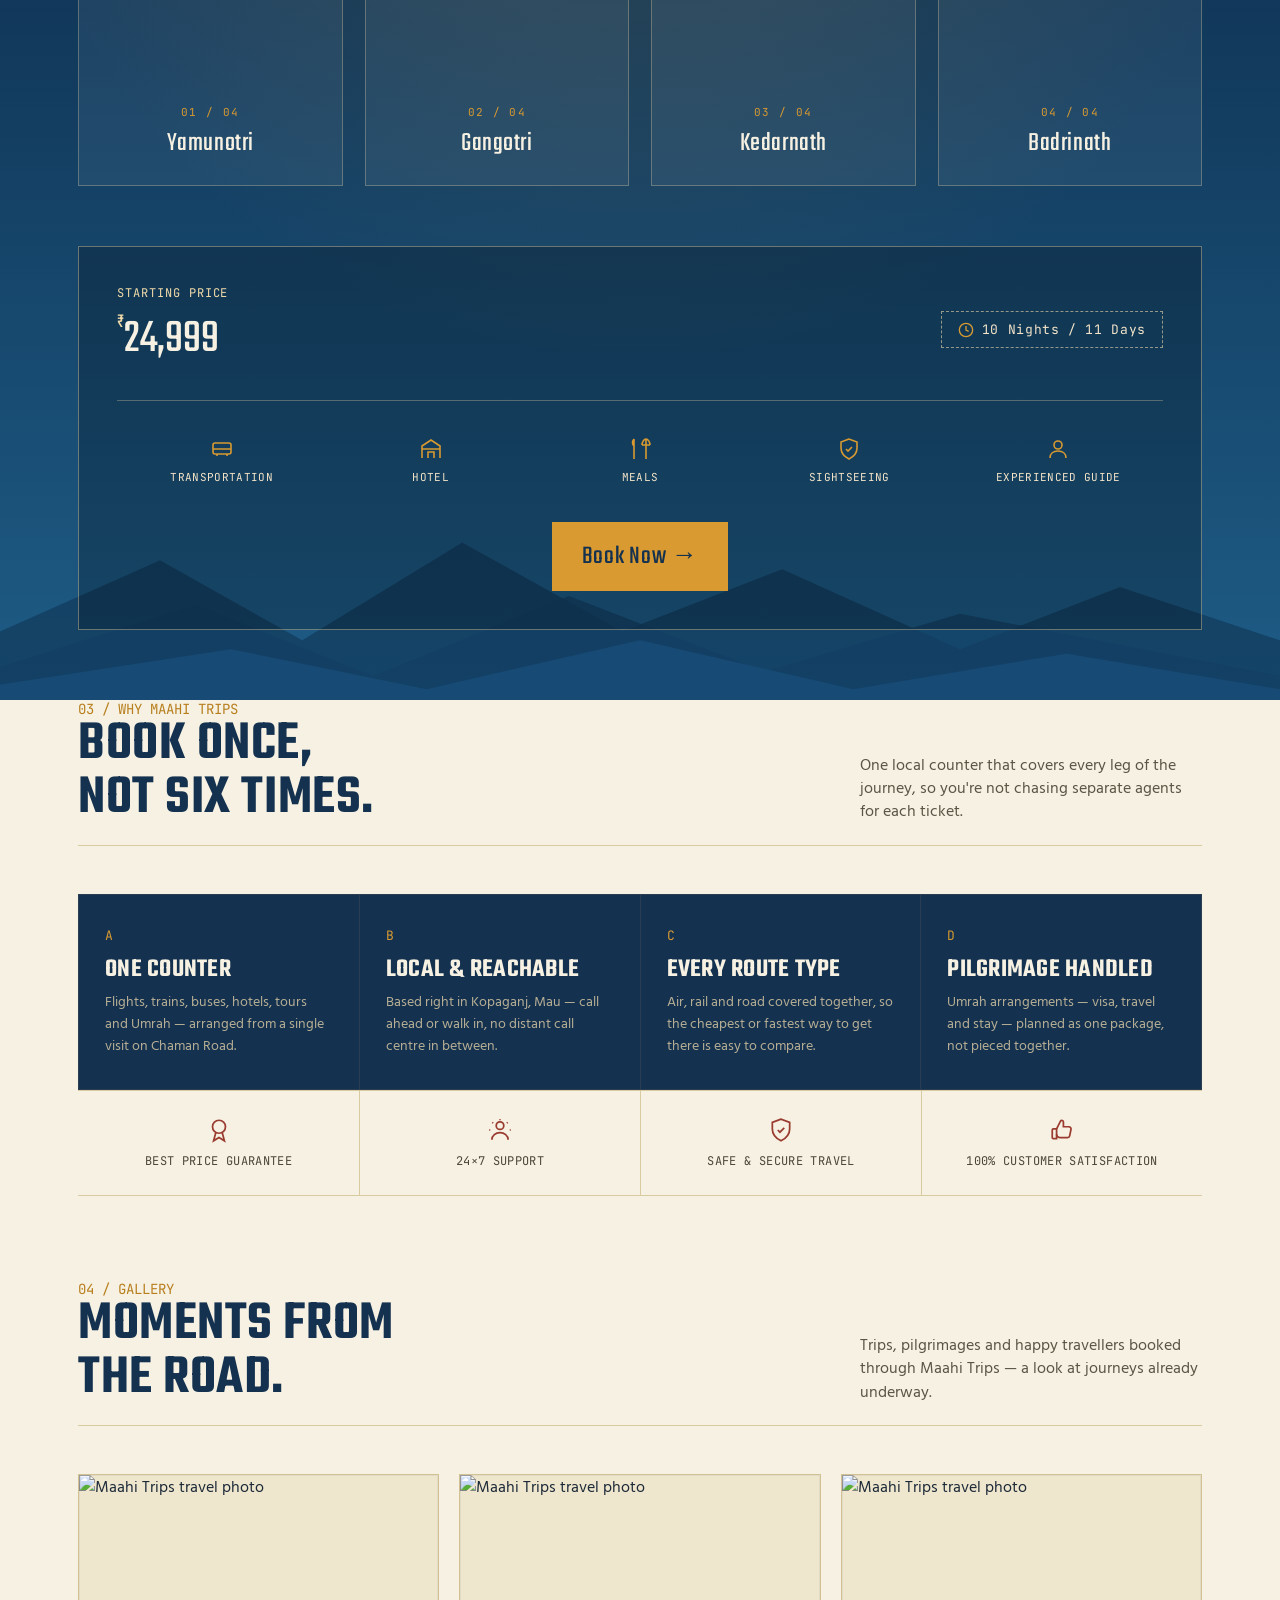
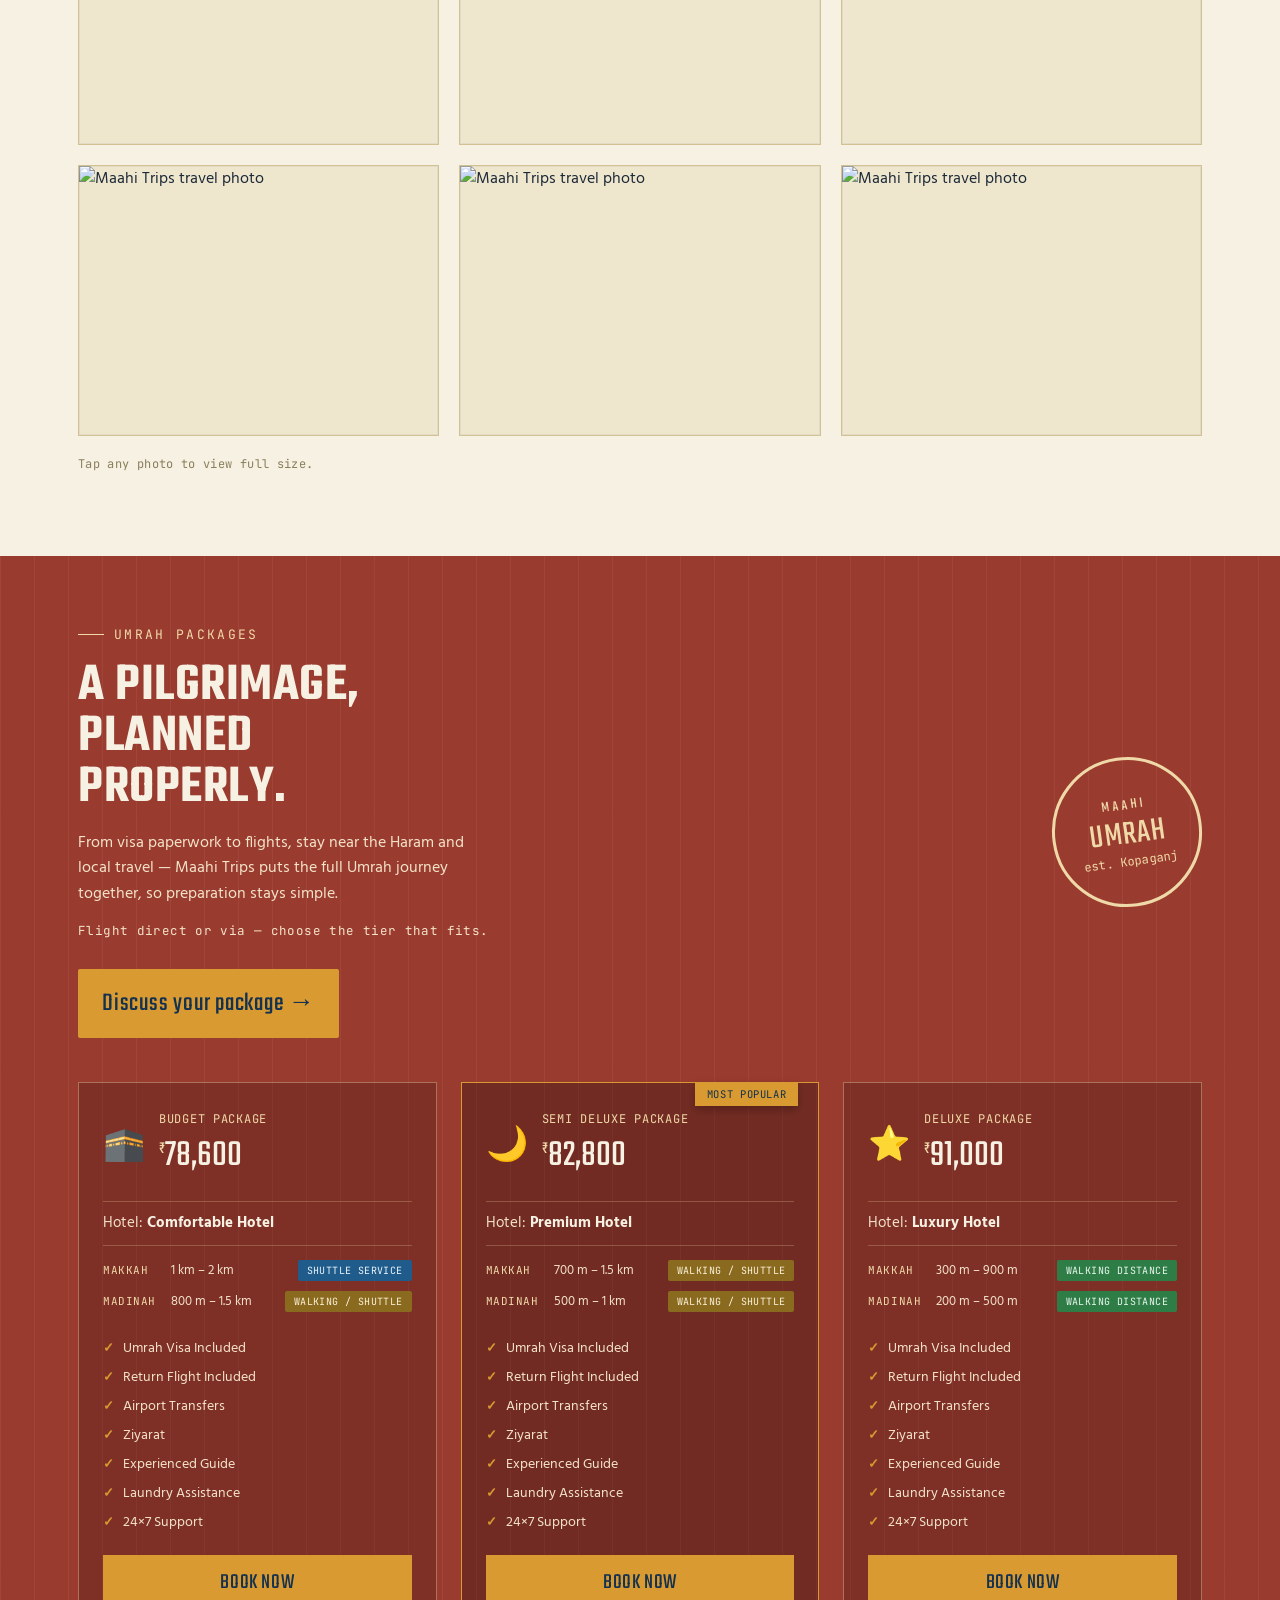
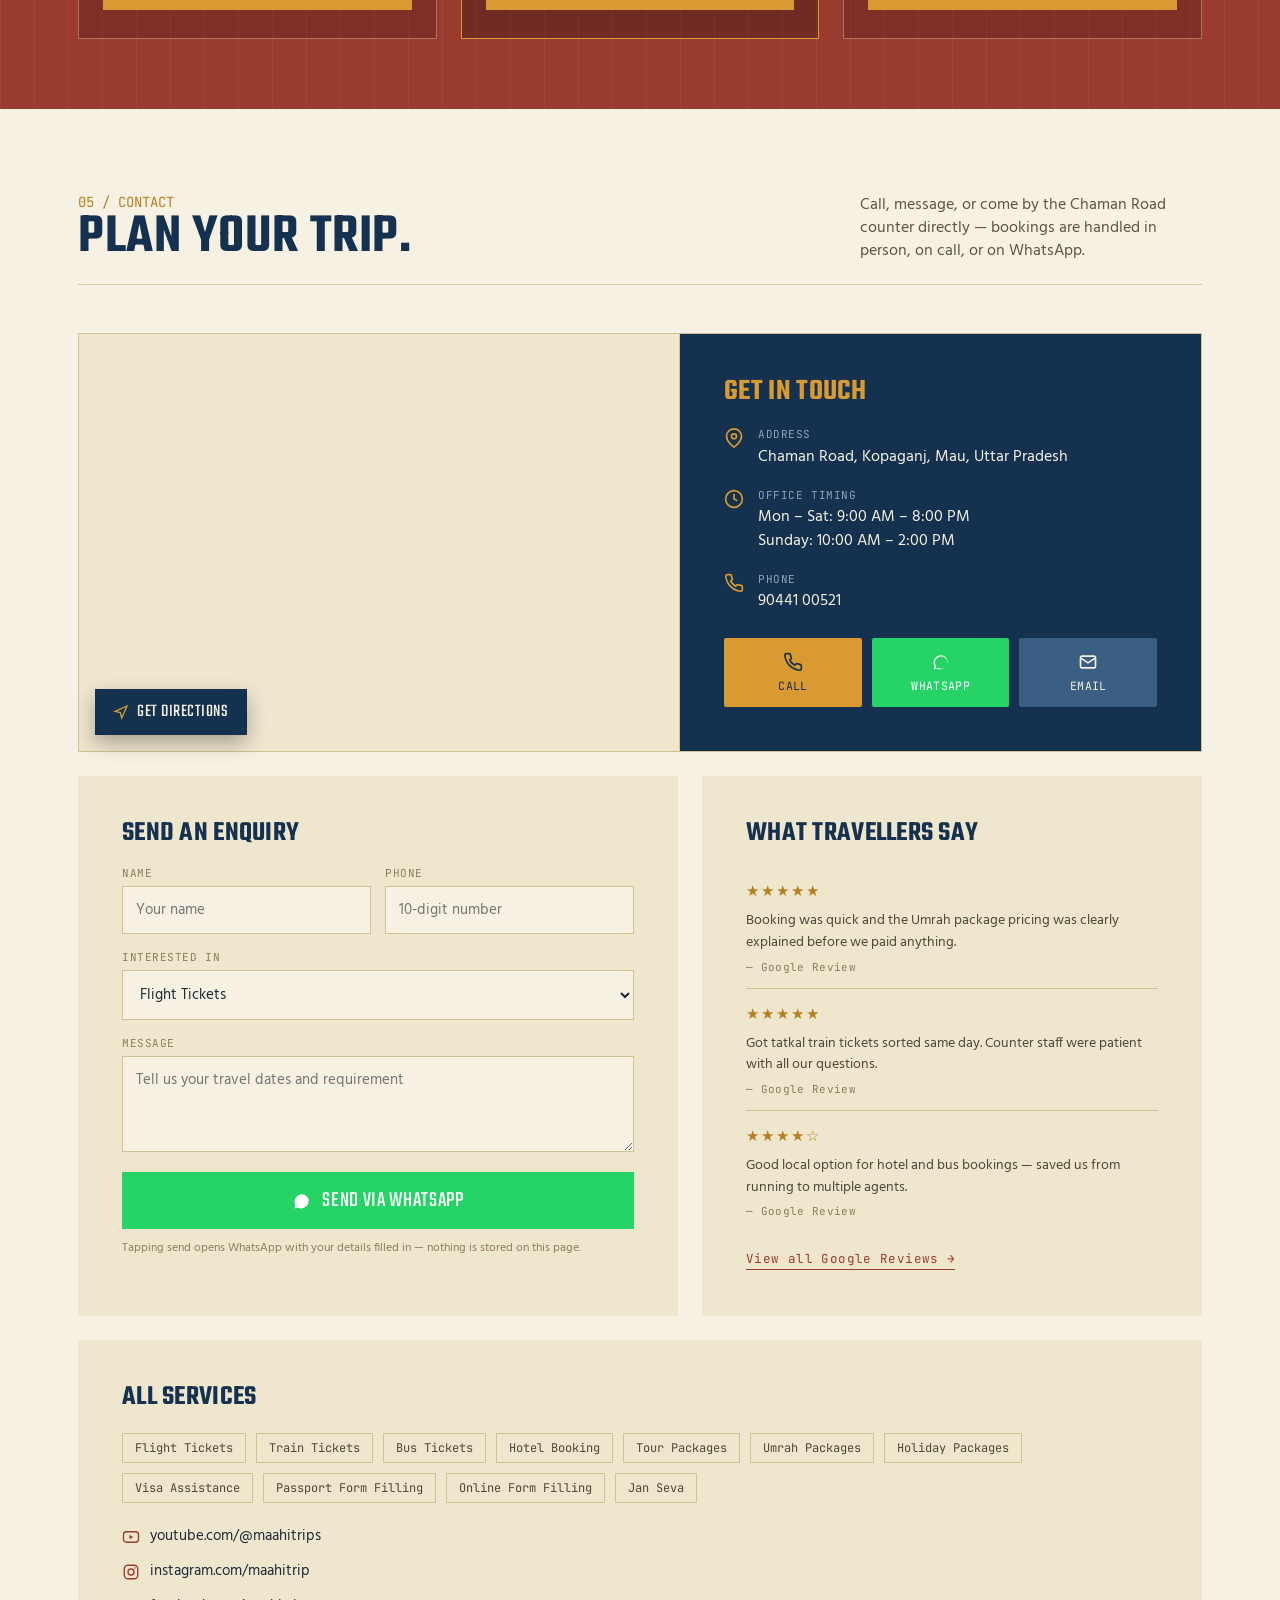
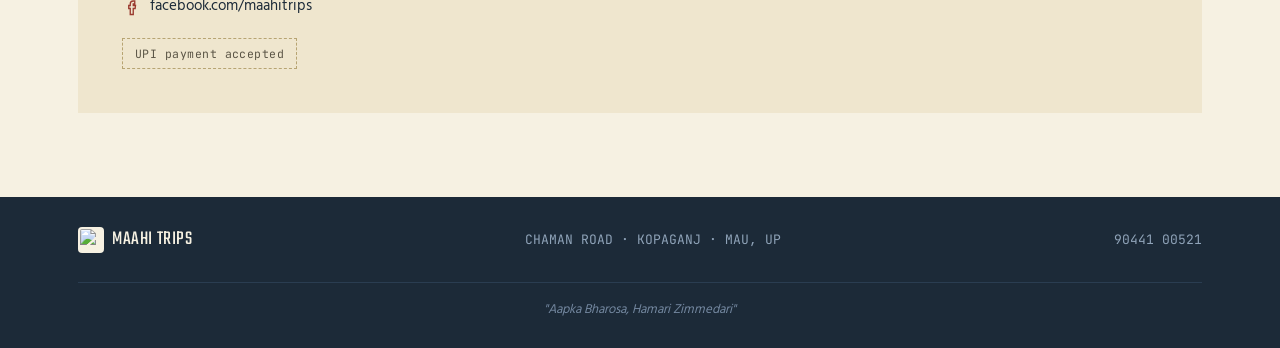
==== commit d894492d: "Add files via upload" ====
--- a/index.html.html
+++ b/index.html.html
@@ -397,6 +397,334 @@
   }
 
   :focus-visible{outline:2px solid var(--gold);outline-offset:2px;}
+
+  /* ---------- GALLERY ---------- */
+  .gallery-grid{
+    display:grid;grid-template-columns:repeat(3,1fr);gap:20px;
+  }
+  .gallery-item{
+    position:relative;border:1px solid #D2C293;background:var(--paper-2);
+    overflow:hidden;cursor:pointer;aspect-ratio:4/3;
+  }
+  .gallery-item img{
+    width:100%;height:100%;object-fit:cover;display:block;
+    transition:transform .35s ease;
+  }
+  .gallery-item:hover img{transform:scale(1.06);}
+  .gallery-item::after{
+    content:"";position:absolute;inset:0;
+    box-shadow:inset 0 0 0 1px rgba(20,49,79,0.06);
+    pointer-events:none;
+  }
+  .gallery-note{
+    margin-top:20px;font-family:'JetBrains Mono',monospace;font-size:12px;
+    color:#8a7f5c;letter-spacing:0.03em;
+  }
+  .lightbox{
+    display:none;position:fixed;inset:0;z-index:200;
+    background:rgba(20,24,30,0.92);
+    align-items:center;justify-content:center;padding:40px;
+  }
+  .lightbox.open{display:flex;}
+  .lightbox img{max-width:90vw;max-height:85vh;border:3px solid var(--paper);box-shadow:0 20px 60px rgba(0,0,0,0.5);}
+  .lightbox-close{
+    position:absolute;top:24px;right:32px;color:var(--cream-text);
+    font-size:36px;line-height:1;cursor:pointer;font-family:'Teko',sans-serif;
+  }
+  @media (max-width:900px){
+    .gallery-grid{grid-template-columns:repeat(2,1fr);}
+  }
+  @media (max-width:640px){
+    .gallery-grid{grid-template-columns:1fr;}
+  }
+
+  /* ---------- WHATSAPP FLOAT ---------- */
+  .whatsapp-float{
+    position:fixed;bottom:24px;right:24px;z-index:150;
+    width:60px;height:60px;border-radius:50%;
+    background:#25D366;display:flex;align-items:center;justify-content:center;
+    box-shadow:0 6px 18px rgba(0,0,0,0.3);
+    transition:transform .2s ease;
+  }
+  .whatsapp-float:hover,.whatsapp-float:focus-visible{transform:translateY(-3px) scale(1.05);}
+  .whatsapp-float svg{width:32px;height:32px;}
+  @media (max-width:640px){
+    .whatsapp-float{width:52px;height:52px;bottom:16px;right:16px;}
+    .whatsapp-float svg{width:28px;height:28px;}
+  }
+
+  /* ---------- DOMESTIC TOUR PACKAGES ---------- */
+  @keyframes fadeUp{from{opacity:0;transform:translateY(28px);}to{opacity:1;transform:translateY(0);}}
+  .tour-grid{display:grid;grid-template-columns:repeat(3,1fr);gap:28px;}
+  .tour-card{
+    background:var(--paper-2);border:1px solid #D2C293;
+    display:flex;flex-direction:column;overflow:hidden;
+    animation:fadeUp .7s ease both;
+    transition:transform .3s ease, box-shadow .3s ease;
+  }
+  .tour-card:nth-child(2){animation-delay:.12s;}
+  .tour-card:nth-child(3){animation-delay:.24s;}
+  .tour-card:hover{transform:translateY(-8px);box-shadow:0 24px 44px -20px rgba(20,49,79,0.4);}
+  .tour-img-wrap{position:relative;height:230px;overflow:hidden;}
+  .tour-img-wrap img{width:100%;height:100%;object-fit:cover;display:block;transition:transform .5s ease;}
+  .tour-card:hover .tour-img-wrap img{transform:scale(1.09);}
+  .tour-price-tag{
+    position:absolute;top:14px;right:14px;background:var(--gold);color:var(--ink);
+    font-family:'Teko',sans-serif;font-size:13px;letter-spacing:.02em;text-transform:uppercase;
+    padding:7px 13px;box-shadow:0 6px 14px rgba(0,0,0,0.28);line-height:1;
+  }
+  .tour-price-tag b{font-size:19px;display:block;margin-top:2px;}
+  .tour-body{padding:24px;display:flex;flex-direction:column;gap:14px;flex:1;}
+  .tour-title{font-size:30px;color:var(--ink);}
+  .tour-duration{
+    font-family:'JetBrains Mono',monospace;font-size:12px;color:var(--gold-deep);
+    letter-spacing:.04em;display:flex;align-items:center;gap:6px;text-transform:uppercase;
+  }
+  .tour-duration svg{width:14px;height:14px;}
+  .tour-desc{font-size:14.5px;line-height:1.55;color:#4c4738;}
+  .tour-highlights{list-style:none;display:flex;flex-direction:column;gap:7px;font-size:13.5px;color:#4c4738;margin-top:2px;}
+  .tour-highlights li{display:flex;align-items:flex-start;gap:9px;}
+  .tour-highlights li::before{content:"";width:6px;height:6px;border-radius:50%;background:var(--gold-deep);flex-shrink:0;margin-top:6px;}
+  .tour-book-btn{
+    margin-top:auto;background:var(--ink);color:var(--cream-text);text-align:center;padding:13px;
+    font-family:'Teko',sans-serif;font-size:21px;letter-spacing:.03em;text-transform:uppercase;
+    display:inline-flex;align-items:center;justify-content:center;gap:8px;
+    transition:background .2s ease, transform .2s ease;
+  }
+  .tour-book-btn:hover,.tour-book-btn:focus-visible{background:var(--gold);color:var(--ink);transform:translateY(-2px);}
+  .package-note{
+    margin-top:22px;font-family:'JetBrains Mono',monospace;font-size:12px;
+    color:#8a7f5c;letter-spacing:0.03em;
+  }
+
+  /* ---------- CHAR DHAM YATRA (dedicated) ---------- */
+  .chardham{
+    position:relative;overflow:hidden;color:var(--cream-text);
+    background:linear-gradient(180deg,#0A2540 0%,#123B5E 45%,#1E5C86 100%);
+    padding:88px 0 70px;
+  }
+  .chardham::before{
+    content:"";position:absolute;inset:0;
+    background:radial-gradient(circle at 50% 15%, rgba(216,154,49,0.16), transparent 55%);
+    pointer-events:none;
+  }
+  .cd-mountains{position:absolute;left:0;right:0;bottom:-2px;width:100%;line-height:0;z-index:1;opacity:0.9;}
+  .cd-mountains svg{width:100%;height:auto;display:block;}
+  .chardham-inner{position:relative;z-index:2;}
+  .chardham-head{text-align:center;max-width:680px;margin:0 auto 56px;}
+  .chardham-eyebrow{
+    font-family:'JetBrains Mono',monospace;font-size:13px;letter-spacing:0.2em;text-transform:uppercase;
+    color:var(--gold);display:flex;align-items:center;justify-content:center;gap:14px;margin-bottom:18px;
+  }
+  .chardham-eyebrow::before,.chardham-eyebrow::after{content:"";width:34px;height:1px;background:var(--gold);}
+  .chardham-head h2{font-size:clamp(40px,6vw,64px);color:var(--cream-text);}
+  .chardham-head p{margin-top:16px;font-size:16px;line-height:1.6;color:#C9D9E8;}
+  .temple-grid{display:grid;grid-template-columns:repeat(4,1fr);gap:22px;position:relative;z-index:2;}
+  .temple-card{
+    background:rgba(255,255,255,0.06);border:1px solid rgba(240,217,168,0.3);
+    overflow:hidden;text-align:center;
+    animation:fadeUp .7s ease both;
+    transition:transform .3s ease, border-color .3s ease, background .3s ease;
+  }
+  .temple-card:nth-child(2){animation-delay:.1s;}
+  .temple-card:nth-child(3){animation-delay:.2s;}
+  .temple-card:nth-child(4){animation-delay:.3s;}
+  .temple-card:hover{transform:translateY(-8px);border-color:var(--gold);background:rgba(255,255,255,0.1);}
+  .temple-img{height:170px;overflow:hidden;}
+  .temple-img img{width:100%;height:100%;object-fit:cover;display:block;transition:transform .5s ease;}
+  .temple-card:hover .temple-img img{transform:scale(1.08);}
+  .temple-info{padding:18px 12px 22px;}
+  .temple-order{font-family:'JetBrains Mono',monospace;font-size:11px;color:var(--gold);letter-spacing:0.12em;}
+  .temple-name{font-family:'Teko',sans-serif;font-size:27px;margin-top:5px;color:var(--cream-text);letter-spacing:0.02em;}
+  .chardham-package{
+    margin-top:60px;position:relative;z-index:2;
+    background:rgba(0,0,0,0.22);border:1.5px solid rgba(240,217,168,0.4);
+    padding:38px;
+  }
+  .cd-price-row{
+    display:flex;justify-content:space-between;align-items:center;flex-wrap:wrap;gap:22px;
+    margin-bottom:30px;padding-bottom:26px;border-bottom:1px solid rgba(240,217,168,0.3);
+  }
+  .cd-price .tier{font-family:'JetBrains Mono',monospace;font-size:12px;letter-spacing:0.08em;color:#F0D9A8;text-transform:uppercase;}
+  .cd-price .amount{font-family:'Teko',sans-serif;font-size:48px;color:var(--cream-text);margin-top:4px;}
+  .cd-price .amount sup{font-size:20px;color:#F0D9A8;vertical-align:top;position:relative;top:3px;}
+  .cd-duration-chip{
+    font-family:'JetBrains Mono',monospace;font-size:13px;letter-spacing:0.05em;color:#F3E3C8;
+    border:1px dashed rgba(240,217,168,0.6);padding:9px 16px;display:flex;align-items:center;gap:8px;
+  }
+  .cd-duration-chip svg{width:16px;height:16px;color:var(--gold);}
+  .cd-incl{display:flex;flex-wrap:wrap;gap:0;margin-bottom:32px;}
+  .cd-incl-item{
+    width:20%;min-width:110px;flex:1;display:flex;flex-direction:column;align-items:center;gap:9px;
+    font-family:'JetBrains Mono',monospace;font-size:11px;letter-spacing:0.03em;
+    color:#F3E3C8;text-align:center;text-transform:uppercase;padding:6px 0;
+  }
+  .cd-incl-item svg{width:24px;height:24px;color:var(--gold);}
+  .cd-book-btn{
+    display:inline-flex;align-items:center;gap:12px;background:var(--gold);color:var(--ink);
+    padding:16px 30px;font-family:'Teko',sans-serif;font-size:26px;letter-spacing:0.03em;
+    transition:transform .2s ease, background .2s ease;
+  }
+  .cd-book-btn:hover,.cd-book-btn:focus-visible{transform:translateY(-2px);background:#EAB253;}
+  .cd-book-wrap{text-align:center;}
+  @media (max-width:900px){
+    .tour-grid{grid-template-columns:1fr;}
+    .temple-grid{grid-template-columns:repeat(2,1fr);}
+    .cd-incl-item{width:33.33%;}
+  }
+  @media (max-width:640px){
+    .temple-grid{grid-template-columns:1fr;}
+    .cd-incl-item{width:50%;}
+    .cd-price-row{flex-direction:column;align-items:flex-start;}
+  }
+
+  /* ---------- CONTACT: MAP + INFO ---------- */
+  .contact-top-grid{display:grid;grid-template-columns:1.15fr 1fr;gap:0;border:1px solid #D2C293;margin-bottom:24px;}
+  .map-card{position:relative;background:var(--paper-2);min-height:340px;}
+  .map-frame{width:100%;height:100%;min-height:340px;border:0;display:block;filter:saturate(0.9);}
+  .directions-btn{
+    position:absolute;left:16px;bottom:16px;z-index:2;
+    display:inline-flex;align-items:center;gap:8px;
+    background:var(--ink);color:var(--cream-text);
+    font-family:'Teko',sans-serif;font-size:18px;letter-spacing:.03em;text-transform:uppercase;
+    padding:10px 18px;box-shadow:0 8px 20px rgba(0,0,0,0.3);
+    transition:background .2s ease, transform .2s ease;
+  }
+  .directions-btn svg{width:16px;height:16px;color:var(--gold);}
+  .directions-btn:hover,.directions-btn:focus-visible{background:var(--gold);color:var(--ink);transform:translateY(-2px);}
+  .directions-btn:hover svg{color:var(--ink);}
+  .info-card{border-left:1px solid #D2C293;}
+  .action-btn-row{display:flex;gap:10px;margin-top:24px;flex-wrap:wrap;}
+  .action-btn{
+    flex:1;min-width:100px;display:inline-flex;flex-direction:column;align-items:center;gap:6px;
+    padding:14px 10px;font-family:'JetBrains Mono',monospace;font-size:11.5px;letter-spacing:.03em;text-transform:uppercase;
+    border-radius:2px;transition:transform .2s ease, background .2s ease;
+  }
+  .action-btn svg{width:20px;height:20px;}
+  .action-btn.call{background:var(--gold);color:var(--ink);}
+  .action-btn.whatsapp{background:#25D366;color:#fff;}
+  .action-btn.email{background:#3B5F82;color:var(--cream-text);}
+  .action-btn:hover,.action-btn:focus-visible{transform:translateY(-3px);}
+
+  /* ---------- CONTACT: FORM + REVIEWS ---------- */
+  .contact-bottom-grid{display:grid;grid-template-columns:1.2fr 1fr;gap:24px;margin-bottom:24px;}
+  .form-card h3, .reviews-card h3, .services-strip h3{font-size:28px;color:var(--ink);margin-bottom:20px;}
+  .form-row{display:grid;grid-template-columns:1fr 1fr;gap:14px;}
+  .form-group{margin-bottom:16px;display:flex;flex-direction:column;gap:6px;}
+  .form-group label{
+    font-family:'JetBrains Mono',monospace;font-size:11px;letter-spacing:.05em;text-transform:uppercase;color:#8a7f5c;
+  }
+  .form-group input, .form-group select, .form-group textarea{
+    font-family:'Hind',sans-serif;font-size:15px;padding:11px 13px;
+    border:1px solid #D2C293;background:var(--paper);color:var(--ink-2);
+    outline:none;transition:border-color .2s ease;resize:vertical;
+  }
+  .form-group input:focus, .form-group select:focus, .form-group textarea:focus{border-color:var(--gold-deep);}
+  .form-submit{
+    width:100%;display:inline-flex;align-items:center;justify-content:center;gap:10px;
+    background:#25D366;color:#fff;border:none;cursor:pointer;
+    font-family:'Teko',sans-serif;font-size:22px;letter-spacing:.03em;text-transform:uppercase;
+    padding:13px;margin-top:4px;transition:background .2s ease, transform .2s ease;
+  }
+  .form-submit svg{width:20px;height:20px;}
+  .form-submit:hover,.form-submit:focus-visible{background:#1DAE54;transform:translateY(-2px);}
+  .form-hint{margin-top:10px;font-size:12px;color:#8a7f5c;line-height:1.5;}
+  .review-item{padding:14px 0;border-bottom:1px solid #D2C293;}
+  .review-item:last-of-type{border-bottom:none;}
+  .review-stars{color:var(--gold-deep);font-size:15px;letter-spacing:2px;}
+  .review-item p{font-size:14px;line-height:1.55;color:#4c4738;margin-top:6px;}
+  .review-author{font-family:'JetBrains Mono',monospace;font-size:11px;color:#8a7f5c;margin-top:6px;letter-spacing:.03em;}
+  .google-reviews-btn{
+    display:inline-block;margin-top:18px;font-family:'JetBrains Mono',monospace;font-size:12.5px;
+    letter-spacing:.03em;color:var(--rust);border-bottom:1px solid var(--rust);padding-bottom:2px;
+  }
+  .services-strip{width:100%;}
+  @media (max-width:900px){
+    .contact-top-grid{grid-template-columns:1fr;}
+    .info-card{border-left:none;border-top:1px solid #D2C293;}
+    .contact-bottom-grid{grid-template-columns:1fr;}
+  }
+  @media (max-width:640px){
+    .form-row{grid-template-columns:1fr;}
+    .action-btn-row{flex-direction:column;}
+    .action-btn{flex-direction:row;justify-content:center;}
+  }
+
+  /* ---------- FLOATING CALL BUTTON ---------- */
+  .call-float{
+    position:fixed;bottom:96px;right:24px;z-index:150;
+    width:60px;height:60px;border-radius:50%;
+    background:var(--gold);color:var(--ink);display:flex;align-items:center;justify-content:center;
+    box-shadow:0 6px 18px rgba(0,0,0,0.3);
+    transition:transform .2s ease;
+  }
+  .call-float svg{width:28px;height:28px;}
+  .call-float:hover,.call-float:focus-visible{transform:translateY(-3px) scale(1.05);}
+  @media (max-width:640px){
+    .call-float{width:52px;height:52px;bottom:80px;right:16px;}
+    .call-float svg{width:24px;height:24px;}
+  }
+
+  /* ---------- UMRAH PACKAGE CARDS ---------- */
+  .umrah-package-grid{
+    position:relative;z-index:2;display:grid;grid-template-columns:repeat(3,1fr);gap:24px;margin-top:44px;
+  }
+  .umrah-pkg-card{
+    position:relative;background:rgba(0,0,0,0.18);border:1.5px solid rgba(240,217,168,0.4);
+    padding:28px 24px;display:flex;flex-direction:column;
+    animation:fadeUp .7s ease both;
+    transition:transform .3s ease, border-color .3s ease, background .3s ease;
+  }
+  .umrah-pkg-card:nth-child(2){animation-delay:.12s;}
+  .umrah-pkg-card:nth-child(3){animation-delay:.24s;}
+  .umrah-pkg-card:hover{transform:translateY(-8px);border-color:var(--gold);background:rgba(0,0,0,0.28);}
+  .umrah-pkg-card.featured{border-color:var(--gold);background:rgba(0,0,0,0.26);}
+  .upkg-ribbon{
+    position:absolute;top:-1px;right:20px;background:var(--gold);color:var(--ink);
+    font-family:'JetBrains Mono',monospace;font-size:10.5px;letter-spacing:.06em;text-transform:uppercase;
+    padding:5px 12px;box-shadow:0 4px 10px rgba(0,0,0,0.25);
+  }
+  .upkg-head{display:flex;align-items:center;gap:14px;margin-bottom:18px;}
+  .upkg-icon{font-size:34px;line-height:1;}
+  .upkg-tier{font-family:'JetBrains Mono',monospace;font-size:12px;letter-spacing:.06em;color:#F0D9A8;text-transform:uppercase;}
+  .upkg-price{font-family:'Teko',sans-serif;font-size:38px;color:var(--cream-text);margin-top:2px;}
+  .upkg-price sup{font-size:17px;color:#F0D9A8;position:relative;top:2px;}
+  .upkg-hotel{
+    font-size:14.5px;color:#F3E3C8;padding:10px 0;border-top:1px solid rgba(240,217,168,0.25);
+    border-bottom:1px solid rgba(240,217,168,0.25);margin-bottom:14px;
+  }
+  .upkg-hotel b{color:var(--cream-text);}
+  .upkg-distance-row{display:flex;align-items:center;gap:10px;flex-wrap:wrap;margin-bottom:10px;font-size:13px;}
+  .upkg-dist-label{
+    font-family:'JetBrains Mono',monospace;font-size:11px;letter-spacing:.05em;color:#F0D9A8;
+    text-transform:uppercase;min-width:58px;
+  }
+  .upkg-dist-val{color:#F3E3C8;font-size:13px;}
+  .dist-badge{
+    font-family:'JetBrains Mono',monospace;font-size:10px;letter-spacing:.04em;text-transform:uppercase;
+    padding:4px 9px;border-radius:2px;margin-left:auto;white-space:nowrap;
+  }
+  .dist-badge.walk{background:#2E7D46;color:#EAF7EE;}
+  .dist-badge.shuttle{background:#1F5C8B;color:#EAF3FA;}
+  .dist-badge.mixed{background:#8A6A1F;color:#FBF1D9;}
+  .upkg-features{
+    list-style:none;display:flex;flex-direction:column;gap:8px;margin:16px 0 22px;flex:1;
+  }
+  .upkg-features li{
+    display:flex;align-items:center;gap:9px;font-size:13.5px;color:#F3E3C8;
+  }
+  .upkg-features li::before{
+    content:"✓";color:var(--gold);font-weight:700;font-size:13px;flex-shrink:0;
+  }
+  .upkg-book-btn{
+    display:block;text-align:center;background:var(--gold);color:var(--ink);
+    font-family:'Teko',sans-serif;font-size:22px;letter-spacing:.03em;text-transform:uppercase;
+    padding:12px;transition:background .2s ease, transform .2s ease;
+  }
+  .upkg-book-btn:hover,.upkg-book-btn:focus-visible{background:#EAB253;transform:translateY(-2px);}
+  @media (max-width:900px){
+    .umrah-package-grid{grid-template-columns:1fr;}
+  }
 </style>
 </head>
 <body>
@@ -404,7 +732,7 @@
 <header>
   <div class="nav">
     <div class="logo">
-      <div class="logo-mark"><img src="[data-uri]" alt="Maahi Trips logo"></div>
+      <div class="logo-mark"><img src="maahi-logo.png" alt="Maahi Trips logo"></div>
       <div class="logo-text">
         <span class="logo-word">MAAHI TRIPS</span>
         <span class="logo-tagline">Safar Aapka, Saath Hamaara</span>
@@ -412,8 +740,10 @@
     </div>
     <nav class="navlinks">
       <a href="#services">Services</a>
+      <a href="#packages">Packages</a>
       <a href="#umrah">Umrah</a>
       <a href="#why">Why Us</a>
+      <a href="#gallery">Gallery</a>
       <a href="#contact">Contact</a>
     </nav>
     <a class="call-btn" href="tel:9044100521">
@@ -553,34 +883,182 @@
     </div>
   </div>
 </section>
+
+<section class="section" id="packages">
   <div class="wrap">
     <div class="section-head">
       <div>
-        <div class="num">02 / WHY MAAHI TRIPS</div>
-        <h2>Book once,<br>not eleven times.</h2>
-      </div>
-      <p>One local counter that covers every leg of the journey and every form along the way — so you're not chasing separate agents for each piece.</p>
+        <div class="num">02 / DOMESTIC TOUR PACKAGES</div>
+        <h2>Three journeys,<br>fully planned.</h2>
+      </div>
+      <p>Handpicked domestic getaways — travel, stay and sightseeing arranged, so you just show up and go.</p>
+    </div>
+
+    <div class="tour-grid">
+
+      <div class="tour-card">
+        <div class="tour-img-wrap">
+          <img src="images/packages/goa.jpg" alt="Goa beach package">
+          <div class="tour-price-tag">Starting<b>₹12,999</b></div>
+        </div>
+        <div class="tour-body">
+          <div class="tour-title">Goa</div>
+          <div class="tour-duration"><svg viewBox="0 0 24 24" fill="none" stroke="currentColor" stroke-width="2"><circle cx="12" cy="12" r="10"/><path d="M12 6v6l4 2"/></svg>4 Nights / 5 Days</div>
+          <p class="tour-desc">Sun, sand and Portuguese charm — beach resorts, old churches and buzzing night markets, at a relaxed pace.</p>
+          <ul class="tour-highlights">
+            <li>Beach resort stay</li>
+            <li>North &amp; South Goa sightseeing</li>
+            <li>Old Goa churches &amp; Fort Aguada</li>
+            <li>Sunset river cruise</li>
+          </ul>
+          <a class="tour-book-btn" href="tel:9044100521">Book Now</a>
+        </div>
+      </div>
+
+      <div class="tour-card">
+        <div class="tour-img-wrap">
+          <img src="images/packages/kashmir.jpg" alt="Kashmir valley package">
+          <div class="tour-price-tag">Starting<b>₹18,999</b></div>
+        </div>
+        <div class="tour-body">
+          <div class="tour-title">Kashmir</div>
+          <div class="tour-duration"><svg viewBox="0 0 24 24" fill="none" stroke="currentColor" stroke-width="2"><circle cx="12" cy="12" r="10"/><path d="M12 6v6l4 2"/></svg>5 Nights / 6 Days</div>
+          <p class="tour-desc">Paradise on earth — houseboats on Dal Lake, snow-capped Gulmarg and the meadows of Pahalgam.</p>
+          <ul class="tour-highlights">
+            <li>Dal Lake shikara &amp; houseboat stay</li>
+            <li>Gulmarg gondola ride</li>
+            <li>Pahalgam valley sightseeing</li>
+            <li>Mughal Gardens visit</li>
+          </ul>
+          <a class="tour-book-btn" href="tel:9044100521">Book Now</a>
+        </div>
+      </div>
+
+      <div class="tour-card">
+        <div class="tour-img-wrap">
+          <img src="images/packages/chardham.jpg" alt="Char Dham Yatra package">
+          <div class="tour-price-tag">Starting<b>₹24,999</b></div>
+        </div>
+        <div class="tour-body">
+          <div class="tour-title">Char Dham Yatra</div>
+          <div class="tour-duration"><svg viewBox="0 0 24 24" fill="none" stroke="currentColor" stroke-width="2"><circle cx="12" cy="12" r="10"/><path d="M12 6v6l4 2"/></svg>10 Nights / 11 Days</div>
+          <p class="tour-desc">A sacred Himalayan journey to all four dhams — Yamunotri, Gangotri, Kedarnath and Badrinath.</p>
+          <ul class="tour-highlights">
+            <li>All four dhams covered</li>
+            <li>Hotel &amp; guesthouse stay</li>
+            <li>Vegetarian meals included</li>
+            <li>Experienced local guide</li>
+          </ul>
+          <a class="tour-book-btn" href="#chardham">View Details</a>
+        </div>
+      </div>
+
+    </div>
+    <div class="package-note">To update package photos: upload to the images/packages/ folder in your GitHub repo using the same file names.</div>
+  </div>
+</section>
+
+<section class="chardham" id="chardham">
+  <div class="cd-mountains">
+    <svg viewBox="0 0 1440 220" preserveAspectRatio="none" xmlns="http://www.w3.org/2000/svg">
+      <polygon points="0,220 0,140 180,60 340,150 520,40 700,140 880,70 1080,160 1260,90 1440,150 1440,220" fill="#0d2f4e" opacity="0.55"/>
+      <polygon points="0,220 0,180 220,110 420,190 640,100 860,185 1080,120 1440,190 1440,220" fill="#123c60" opacity="0.75"/>
+      <polygon points="0,220 0,200 260,160 480,205 720,150 960,205 1200,165 1440,205 1440,220" fill="#174a75"/>
+    </svg>
+  </div>
+  <div class="wrap chardham-inner">
+    <div class="chardham-head">
+      <div class="chardham-eyebrow">Char Dham Yatra</div>
+      <h2>The sacred four,<br>one journey.</h2>
+      <p>A spiritual pilgrimage through the Himalayas — Yamunotri, Gangotri, Kedarnath and Badrinath, arranged end to end so preparation stays simple.</p>
+    </div>
+
+    <div class="temple-grid">
+      <div class="temple-card">
+        <div class="temple-img"><img src="images/packages/yamunotri.jpg" alt="Yamunotri temple"></div>
+        <div class="temple-info">
+          <div class="temple-order">01 / 04</div>
+          <div class="temple-name">Yamunotri</div>
+        </div>
+      </div>
+      <div class="temple-card">
+        <div class="temple-img"><img src="images/packages/gangotri.jpg" alt="Gangotri temple"></div>
+        <div class="temple-info">
+          <div class="temple-order">02 / 04</div>
+          <div class="temple-name">Gangotri</div>
+        </div>
+      </div>
+      <div class="temple-card">
+        <div class="temple-img"><img src="images/packages/kedarnath.jpg" alt="Kedarnath temple"></div>
+        <div class="temple-info">
+          <div class="temple-order">03 / 04</div>
+          <div class="temple-name">Kedarnath</div>
+        </div>
+      </div>
+      <div class="temple-card">
+        <div class="temple-img"><img src="images/packages/badrinath.jpg" alt="Badrinath temple"></div>
+        <div class="temple-info">
+          <div class="temple-order">04 / 04</div>
+          <div class="temple-name">Badrinath</div>
+        </div>
+      </div>
+    </div>
+
+    <div class="chardham-package">
+      <div class="cd-price-row">
+        <div class="cd-price">
+          <div class="tier">Starting Price</div>
+          <div class="amount"><sup>₹</sup>24,999</div>
+        </div>
+        <div class="cd-duration-chip">
+          <svg viewBox="0 0 24 24" fill="none" stroke="currentColor" stroke-width="2"><circle cx="12" cy="12" r="10"/><path d="M12 6v6l4 2"/></svg>
+          10 Nights / 11 Days
+        </div>
+      </div>
+
+      <div class="cd-incl">
+        <div class="cd-incl-item"><svg viewBox="0 0 24 24" fill="none" stroke="currentColor" stroke-width="1.6"><rect x="3" y="6" width="18" height="11" rx="2"/><path d="M3 12h18M7 17v2M17 17v2"/></svg>Transportation</div>
+        <div class="cd-incl-item"><svg viewBox="0 0 24 24" fill="none" stroke="currentColor" stroke-width="1.6"><path d="M3 21V9l9-6 9 6v12"/><path d="M9 21v-6h6v6M3 12h18"/></svg>Hotel</div>
+        <div class="cd-incl-item"><svg viewBox="0 0 24 24" fill="none" stroke="currentColor" stroke-width="1.6"><path d="M6 2v20M6 2c-2 2-2 5 0 7M6 9v3M18 2v20M14 8h8M14 8c0-3 2-6 4-6s4 3 4 6"/></svg>Meals</div>
+        <div class="cd-incl-item"><svg viewBox="0 0 24 24" fill="none" stroke="currentColor" stroke-width="1.6"><path d="M12 2 4 5v6c0 5 3.5 8.7 8 11 4.5-2.3 8-6 8-11V5l-8-3Z"/><path d="m9 12 2 2 4-4"/></svg>Sightseeing</div>
+        <div class="cd-incl-item"><svg viewBox="0 0 24 24" fill="none" stroke="currentColor" stroke-width="1.6"><circle cx="12" cy="8" r="4"/><path d="M4 21c0-4.5 3.5-7 8-7s8 2.5 8 7"/></svg>Experienced Guide</div>
+      </div>
+
+      <div class="cd-book-wrap">
+        <a class="cd-book-btn" href="tel:9044100521">Book Now →</a>
+      </div>
+    </div>
+  </div>
+</section>
+
+  <div class="wrap">
+    <div class="section-head">
+      <div>
+        <div class="num">03 / WHY MAAHI TRIPS</div>
+        <h2>Book once,<br>not six times.</h2>
+      </div>
+      <p>One local counter that covers every leg of the journey, so you're not chasing separate agents for each ticket.</p>
     </div>
     <div class="why-grid">
       <div class="why-card">
         <div class="idx">A</div>
-        <h3>Everything, one counter</h3>
-        <p>Flights, trains, buses, hotels, tours, Umrah, visas and form filling — all eleven services from a single visit on Chaman Road.</p>
+        <h3>One counter</h3>
+        <p>Flights, trains, buses, hotels, tours and Umrah — arranged from a single visit on Chaman Road.</p>
       </div>
       <div class="why-card">
         <div class="idx">B</div>
         <h3>Local & reachable</h3>
-        <p>Based right in Kopaganj, Mau — visit the office directly, or get the same service on a call.</p>
+        <p>Based right in Kopaganj, Mau — call ahead or walk in, no distant call centre in between.</p>
       </div>
       <div class="why-card">
         <div class="idx">C</div>
-        <h3>Upfront Umrah pricing</h3>
-        <p>Budget, Semi Delux and Delux packages, each priced and listed before you commit — no surprises later.</p>
+        <h3>Every route type</h3>
+        <p>Air, rail and road covered together, so the cheapest or fastest way to get there is easy to compare.</p>
       </div>
       <div class="why-card">
         <div class="idx">D</div>
-        <h3>Paperwork handled too</h3>
-        <p>Passport and visa form filling done at the counter, not left for you to figure out separately.</p>
+        <h3>Pilgrimage handled</h3>
+        <p>Umrah arrangements — visa, travel and stay — planned as one package, not pieced together.</p>
       </div>
     </div>
   </div>
@@ -606,6 +1084,28 @@
     </div>
   </div>
 </div>
+
+<section class="section" id="gallery">
+  <div class="wrap">
+    <div class="section-head">
+      <div>
+        <div class="num">04 / GALLERY</div>
+        <h2>Moments from<br>the road.</h2>
+      </div>
+      <p>Trips, pilgrimages and happy travellers booked through Maahi Trips — a look at journeys already underway.</p>
+    </div>
+    <div class="gallery-grid">
+      <!-- To add a photo: upload it to the images/gallery/ folder in your GitHub repo, then add a line below -->
+      <div class="gallery-item" onclick="openLightbox(this)"><img src="images/gallery/photo1.jpg" alt="Maahi Trips travel photo" loading="lazy"></div>
+      <div class="gallery-item" onclick="openLightbox(this)"><img src="images/gallery/photo2.jpg" alt="Maahi Trips travel photo" loading="lazy"></div>
+      <div class="gallery-item" onclick="openLightbox(this)"><img src="images/gallery/photo3.jpg" alt="Maahi Trips travel photo" loading="lazy"></div>
+      <div class="gallery-item" onclick="openLightbox(this)"><img src="images/gallery/photo4.jpg" alt="Maahi Trips travel photo" loading="lazy"></div>
+      <div class="gallery-item" onclick="openLightbox(this)"><img src="images/gallery/photo5.jpg" alt="Maahi Trips travel photo" loading="lazy"></div>
+      <div class="gallery-item" onclick="openLightbox(this)"><img src="images/gallery/photo6.jpg" alt="Maahi Trips travel photo" loading="lazy"></div>
+    </div>
+    <div class="gallery-note">Tap any photo to view full size.</div>
+  </div>
+</section>
 
 <section class="umrah" id="umrah">
   <div class="wrap">
@@ -624,32 +1124,102 @@
       </div>
     </div>
 
-    <div class="price-grid">
-      <div class="price-card">
-        <div class="tier">Budget Package</div>
-        <div class="amount"><sup>₹</sup>78,600</div>
-      </div>
-      <div class="price-card">
-        <div class="tier">Semi Delux</div>
-        <div class="amount"><sup>₹</sup>82,800</div>
-      </div>
-      <div class="price-card">
-        <div class="tier">Delux Package</div>
-        <div class="amount"><sup>₹</sup>91,000</div>
-      </div>
-    </div>
-
-    <div class="incl-strip">
-      <div class="incl-item"><svg viewBox="0 0 24 24" fill="none" stroke="currentColor" stroke-width="1.6"><rect x="3" y="4" width="18" height="16" rx="2"/><path d="M3 9h18M8 4v5"/></svg>Visa</div>
-      <div class="incl-item"><svg viewBox="0 0 24 24" fill="none" stroke="currentColor" stroke-width="1.6"><path d="M4 12h16M4 12l4-4M4 12l4 4"/><path d="M14 6h6v12h-6"/></svg>Ticket</div>
-      <div class="incl-item"><svg viewBox="0 0 24 24" fill="none" stroke="currentColor" stroke-width="1.6"><path d="M3 21V9l9-6 9 6v12"/><path d="M9 21v-6h6v6M3 12h18"/></svg>Hotel</div>
-      <div class="incl-item"><svg viewBox="0 0 24 24" fill="none" stroke="currentColor" stroke-width="1.6"><rect x="3" y="6" width="18" height="11" rx="2"/><path d="M3 12h18M7 17v2M17 17v2"/></svg>Transport</div>
-      <div class="incl-item"><svg viewBox="0 0 24 24" fill="none" stroke="currentColor" stroke-width="1.6"><path d="M12 2 4 5v6c0 5 3.5 8.7 8 11 4.5-2.3 8-6 8-11V5l-8-3Z"/></svg>Insurance</div>
-      <div class="incl-item"><svg viewBox="0 0 24 24" fill="none" stroke="currentColor" stroke-width="1.6"><path d="M6 2v20M6 2c-2 2-2 5 0 7M6 9v3M18 2v20M14 8h8M14 8c0-3 2-6 4-6s4 3 4 6"/></svg>Meals</div>
-      <div class="incl-item"><svg viewBox="0 0 24 24" fill="none" stroke="currentColor" stroke-width="1.6"><path d="M12 2v6M8 8h8l2 12H6L8 8Z"/></svg>Ziyarat</div>
-      <div class="incl-item"><svg viewBox="0 0 24 24" fill="none" stroke="currentColor" stroke-width="1.6"><path d="M12 3c2 3 3 5.5 3 8a3 3 0 1 1-6 0c0-2.5 1-5 3-8Z"/><path d="M6 21h12"/></svg>Zam Zam</div>
-      <div class="incl-item"><svg viewBox="0 0 24 24" fill="none" stroke="currentColor" stroke-width="1.6"><rect x="4" y="8" width="16" height="12" rx="2"/><path d="M9 8V6a3 3 0 0 1 6 0v2"/></svg>Bag</div>
-      <div class="incl-item"><svg viewBox="0 0 24 24" fill="none" stroke="currentColor" stroke-width="1.6"><rect x="4" y="3" width="16" height="18" rx="2"/><circle cx="12" cy="13" r="4"/><path d="M8 6h1"/></svg>Laundry</div>
+    <div class="umrah-package-grid">
+
+      <div class="umrah-pkg-card">
+        <div class="upkg-head">
+          <div class="upkg-icon">🕋</div>
+          <div>
+            <div class="upkg-tier">Budget Package</div>
+            <div class="upkg-price"><sup>₹</sup>78,600</div>
+          </div>
+        </div>
+        <div class="upkg-hotel">Hotel: <b>Comfortable Hotel</b></div>
+        <div class="upkg-distance-row">
+          <div class="upkg-dist-label">Makkah</div>
+          <div class="upkg-dist-val">1 km – 2 km</div>
+          <span class="dist-badge shuttle">Shuttle Service</span>
+        </div>
+        <div class="upkg-distance-row">
+          <div class="upkg-dist-label">Madinah</div>
+          <div class="upkg-dist-val">800 m – 1.5 km</div>
+          <span class="dist-badge mixed">Walking / Shuttle</span>
+        </div>
+        <ul class="upkg-features">
+          <li>Umrah Visa Included</li>
+          <li>Return Flight Included</li>
+          <li>Airport Transfers</li>
+          <li>Ziyarat</li>
+          <li>Experienced Guide</li>
+          <li>Laundry Assistance</li>
+          <li>24×7 Support</li>
+        </ul>
+        <a class="upkg-book-btn" href="tel:9044100521">Book Now</a>
+      </div>
+
+      <div class="umrah-pkg-card featured">
+        <div class="upkg-ribbon">Most Popular</div>
+        <div class="upkg-head">
+          <div class="upkg-icon">🌙</div>
+          <div>
+            <div class="upkg-tier">Semi Deluxe Package</div>
+            <div class="upkg-price"><sup>₹</sup>82,800</div>
+          </div>
+        </div>
+        <div class="upkg-hotel">Hotel: <b>Premium Hotel</b></div>
+        <div class="upkg-distance-row">
+          <div class="upkg-dist-label">Makkah</div>
+          <div class="upkg-dist-val">700 m – 1.5 km</div>
+          <span class="dist-badge mixed">Walking / Shuttle</span>
+        </div>
+        <div class="upkg-distance-row">
+          <div class="upkg-dist-label">Madinah</div>
+          <div class="upkg-dist-val">500 m – 1 km</div>
+          <span class="dist-badge mixed">Walking / Shuttle</span>
+        </div>
+        <ul class="upkg-features">
+          <li>Umrah Visa Included</li>
+          <li>Return Flight Included</li>
+          <li>Airport Transfers</li>
+          <li>Ziyarat</li>
+          <li>Experienced Guide</li>
+          <li>Laundry Assistance</li>
+          <li>24×7 Support</li>
+        </ul>
+        <a class="upkg-book-btn" href="tel:9044100521">Book Now</a>
+      </div>
+
+      <div class="umrah-pkg-card">
+        <div class="upkg-head">
+          <div class="upkg-icon">⭐</div>
+          <div>
+            <div class="upkg-tier">Deluxe Package</div>
+            <div class="upkg-price"><sup>₹</sup>91,000</div>
+          </div>
+        </div>
+        <div class="upkg-hotel">Hotel: <b>Luxury Hotel</b></div>
+        <div class="upkg-distance-row">
+          <div class="upkg-dist-label">Makkah</div>
+          <div class="upkg-dist-val">300 m – 900 m</div>
+          <span class="dist-badge walk">Walking Distance</span>
+        </div>
+        <div class="upkg-distance-row">
+          <div class="upkg-dist-label">Madinah</div>
+          <div class="upkg-dist-val">200 m – 500 m</div>
+          <span class="dist-badge walk">Walking Distance</span>
+        </div>
+        <ul class="upkg-features">
+          <li>Umrah Visa Included</li>
+          <li>Return Flight Included</li>
+          <li>Airport Transfers</li>
+          <li>Ziyarat</li>
+          <li>Experienced Guide</li>
+          <li>Laundry Assistance</li>
+          <li>24×7 Support</li>
+        </ul>
+        <a class="upkg-book-btn" href="tel:9044100521">Book Now</a>
+      </div>
+
     </div>
   </div>
 </section>
@@ -658,72 +1228,208 @@
   <div class="wrap">
     <div class="section-head">
       <div>
-        <div class="num">03 / CONTACT</div>
+        <div class="num">05 / CONTACT</div>
         <h2>Plan your trip.</h2>
       </div>
-      <p>Call, or come by the Chaman Road counter directly — bookings are handled in person or over the phone.</p>
-    </div>
-
-    <div class="contact-grid">
-      <div class="contact-card dark">
+      <p>Call, message, or come by the Chaman Road counter directly — bookings are handled in person, on call, or on WhatsApp.</p>
+    </div>
+
+    <!-- Map + Info -->
+    <div class="contact-top-grid">
+      <div class="map-card">
+        <iframe class="map-frame" loading="lazy"
+          src="https://www.google.com/maps?q=Chaman+Road,+Kopaganj,+Mau,+Uttar+Pradesh&output=embed"
+          allowfullscreen title="Maahi Trips location map"></iframe>
+        <a class="directions-btn" href="https://www.google.com/maps/dir/?api=1&destination=Chaman+Road,+Kopaganj,+Mau,+Uttar+Pradesh" target="_blank" rel="noopener">
+          <svg viewBox="0 0 24 24" fill="none" stroke="currentColor" stroke-width="2"><path d="M3 11l18-8-8 18-2-8-8-2Z"/></svg>
+          Get Directions
+        </a>
+      </div>
+
+      <div class="contact-card dark info-card">
         <h3>Get in touch</h3>
+        <div class="contact-row">
+          <svg viewBox="0 0 24 24" fill="none" stroke="currentColor" stroke-width="2"><path d="M21 10c0 7-9 13-9 13s-9-6-9-13a9 9 0 0 1 18 0Z"/><circle cx="12" cy="10" r="3"/></svg>
+          <div><span class="label">Address</span>Chaman Road, Kopaganj, Mau, Uttar Pradesh</div>
+        </div>
+        <div class="contact-row">
+          <svg viewBox="0 0 24 24" fill="none" stroke="currentColor" stroke-width="2"><circle cx="12" cy="12" r="10"/><path d="M12 6v6l4 2"/></svg>
+          <div><span class="label">Office Timing</span>Mon – Sat: 9:00 AM – 8:00 PM<br>Sunday: 10:00 AM – 2:00 PM</div>
+        </div>
         <div class="contact-row">
           <svg viewBox="0 0 24 24" fill="none" stroke="currentColor" stroke-width="2"><path d="M22 16.92v3a2 2 0 0 1-2.18 2 19.79 19.79 0 0 1-8.63-3.07 19.5 19.5 0 0 1-6-6 19.79 19.79 0 0 1-3.07-8.67A2 2 0 0 1 4.11 2h3a2 2 0 0 1 2 1.72c.127.96.361 1.903.7 2.81a2 2 0 0 1-.45 2.11L8.09 9.91a16 16 0 0 0 6 6l1.27-1.27a2 2 0 0 1 2.11-.45c.907.339 1.85.573 2.81.7A2 2 0 0 1 22 16.92z"/></svg>
           <div><span class="label">Phone</span>90441 00521</div>
         </div>
-        <div class="contact-row">
-          <svg viewBox="0 0 24 24" fill="none" stroke="currentColor" stroke-width="2"><path d="M21 10c0 7-9 13-9 13s-9-6-9-13a9 9 0 0 1 18 0Z"/><circle cx="12" cy="10" r="3"/></svg>
-          <div><span class="label">Address</span>Chaman Road, Kopaganj, Mau, Uttar Pradesh</div>
-        </div>
-        <div class="contact-row">
-          <svg viewBox="0 0 24 24" fill="none" stroke="currentColor" stroke-width="2"><circle cx="12" cy="12" r="10"/><path d="M12 6v6l4 2"/></svg>
-          <div><span class="label">Availability</span>Direct office visit or on-call service</div>
-        </div>
-        <a class="big-call" href="tel:9044100521">Call Now</a>
-      </div>
-      <div class="contact-card light">
-        <h3>All services</h3>
-        <ul class="service-list">
-          <li>Flight Tickets</li>
-          <li>Train Tickets</li>
-          <li>Bus Tickets</li>
-          <li>Hotel Booking</li>
-          <li>Tour Packages</li>
-          <li>Umrah Packages</li>
-          <li>Holiday Packages</li>
-          <li>Visa Assistance</li>
-          <li>Passport Form Filling</li>
-          <li>Online Form Filling</li>
-          <li>Jan Seva</li>
-        </ul>
-        <div class="social-row">
-          <a href="https://youtube.com/@maahitrips" target="_blank" rel="noopener">
-            <svg viewBox="0 0 24 24" fill="none" stroke="currentColor" stroke-width="1.8"><rect x="2" y="5" width="20" height="14" rx="4"/><path d="m10 9 5 3-5 3Z" fill="currentColor" stroke="none"/></svg>
-            youtube.com/@maahitrips
+
+        <div class="action-btn-row">
+          <a class="action-btn call" href="tel:9044100521">
+            <svg viewBox="0 0 24 24" fill="none" stroke="currentColor" stroke-width="2"><path d="M22 16.92v3a2 2 0 0 1-2.18 2 19.79 19.79 0 0 1-8.63-3.07 19.5 19.5 0 0 1-6-6 19.79 19.79 0 0 1-3.07-8.67A2 2 0 0 1 4.11 2h3a2 2 0 0 1 2 1.72c.127.96.361 1.903.7 2.81a2 2 0 0 1-.45 2.11L8.09 9.91a16 16 0 0 0 6 6l1.27-1.27a2 2 0 0 1 2.11-.45c.907.339 1.85.573 2.81.7A2 2 0 0 1 22 16.92z"/></svg>
+            Call
           </a>
-          <a href="https://instagram.com/maahitrip" target="_blank" rel="noopener">
-            <svg viewBox="0 0 24 24" fill="none" stroke="currentColor" stroke-width="1.8"><rect x="3" y="3" width="18" height="18" rx="5"/><circle cx="12" cy="12" r="4"/><circle cx="17.2" cy="6.8" r="1" fill="currentColor" stroke="none"/></svg>
-            instagram.com/maahitrip
+          <a class="action-btn whatsapp" href="https://wa.me/919044100521?text=Hi%20Maahi%20Trips%2C%20I%20want%20to%20enquire%20about%20a%20booking" target="_blank" rel="noopener">
+            <svg viewBox="0 0 24 24" fill="currentColor"><path d="M17.6 6.32A8.86 8.86 0 0 0 12.05 4a8.94 8.94 0 0 0-7.75 13.4L3 21l3.7-1.28a8.9 8.9 0 0 0 4.35 1.13h.01A8.94 8.94 0 0 0 20 12.5a8.87 8.87 0 0 0-2.4-6.18zm-5.55 13.7h-.01a7.4 7.4 0 0 1-3.77-1.03l-.27-.16-2.8.97.94-2.72-.18-.28a7.42 7.42 0 0 1 11.6-9.16 7.36 7.36 0 0 1 2.18 5.24 7.43 7.43 0 0 1-7.69 7.14z"/></svg>
+            WhatsApp
           </a>
-          <a href="https://facebook.com/maahitrips" target="_blank" rel="noopener">
-            <svg viewBox="0 0 24 24" fill="none" stroke="currentColor" stroke-width="1.8"><path d="M15 8h2V4h-2a4 4 0 0 0-4 4v2H9v4h2v8h4v-8h2.5l.5-4H15V8Z"/></svg>
-            facebook.com/maahitrips
+          <a class="action-btn email" href="mailto:info@maahitrips.in?subject=Booking%20Enquiry">
+            <svg viewBox="0 0 24 24" fill="none" stroke="currentColor" stroke-width="2"><rect x="3" y="5" width="18" height="14" rx="2"/><path d="m3 7 9 6 9-6"/></svg>
+            Email
           </a>
         </div>
-        <div class="upi-note">UPI payment accepted</div>
-      </div>
+      </div>
+    </div>
+
+    <!-- Contact Form + Reviews -->
+    <div class="contact-bottom-grid">
+      <div class="contact-card light form-card">
+        <h3>Send an enquiry</h3>
+        <form id="enquiry-form" onsubmit="sendEnquiry(event)">
+          <div class="form-row">
+            <div class="form-group">
+              <label for="ef-name">Name</label>
+              <input type="text" id="ef-name" required placeholder="Your name">
+            </div>
+            <div class="form-group">
+              <label for="ef-phone">Phone</label>
+              <input type="tel" id="ef-phone" required placeholder="10-digit number">
+            </div>
+          </div>
+          <div class="form-group">
+            <label for="ef-service">Interested In</label>
+            <select id="ef-service">
+              <option>Flight Tickets</option>
+              <option>Train Tickets</option>
+              <option>Bus Tickets</option>
+              <option>Hotel Booking</option>
+              <option>Tour Packages</option>
+              <option>Umrah Packages</option>
+              <option>Visa / Passport Assistance</option>
+              <option>Other</option>
+            </select>
+          </div>
+          <div class="form-group">
+            <label for="ef-message">Message</label>
+            <textarea id="ef-message" rows="3" placeholder="Tell us your travel dates and requirement"></textarea>
+          </div>
+          <button type="submit" class="form-submit">
+            <svg viewBox="0 0 24 24" fill="currentColor"><path d="M17.6 6.32A8.86 8.86 0 0 0 12.05 4a8.94 8.94 0 0 0-7.75 13.4L3 21l3.7-1.28a8.9 8.9 0 0 0 4.35 1.13h.01A8.94 8.94 0 0 0 20 12.5a8.87 8.87 0 0 0-2.4-6.18z"/></svg>
+            Send via WhatsApp
+          </button>
+          <p class="form-hint">Tapping send opens WhatsApp with your details filled in — nothing is stored on this page.</p>
+        </form>
+      </div>
+
+      <div class="contact-card light reviews-card">
+        <h3>What travellers say</h3>
+        <div class="review-item">
+          <div class="review-stars">★★★★★</div>
+          <p>Booking was quick and the Umrah package pricing was clearly explained before we paid anything.</p>
+          <div class="review-author">— Google Review</div>
+        </div>
+        <div class="review-item">
+          <div class="review-stars">★★★★★</div>
+          <p>Got tatkal train tickets sorted same day. Counter staff were patient with all our questions.</p>
+          <div class="review-author">— Google Review</div>
+        </div>
+        <div class="review-item">
+          <div class="review-stars">★★★★☆</div>
+          <p>Good local option for hotel and bus bookings — saved us from running to multiple agents.</p>
+          <div class="review-author">— Google Review</div>
+        </div>
+        <a class="google-reviews-btn" href="https://www.google.com/maps?q=Chaman+Road,+Kopaganj,+Mau,+Uttar+Pradesh" target="_blank" rel="noopener">
+          View all Google Reviews →
+        </a>
+      </div>
+    </div>
+
+    <!-- Services + Social -->
+    <div class="contact-card light services-strip">
+      <h3>All services</h3>
+      <ul class="service-list">
+        <li>Flight Tickets</li>
+        <li>Train Tickets</li>
+        <li>Bus Tickets</li>
+        <li>Hotel Booking</li>
+        <li>Tour Packages</li>
+        <li>Umrah Packages</li>
+        <li>Holiday Packages</li>
+        <li>Visa Assistance</li>
+        <li>Passport Form Filling</li>
+        <li>Online Form Filling</li>
+        <li>Jan Seva</li>
+      </ul>
+      <div class="social-row">
+        <a href="https://youtube.com/@maahitrips" target="_blank" rel="noopener">
+          <svg viewBox="0 0 24 24" fill="none" stroke="currentColor" stroke-width="1.8"><rect x="2" y="5" width="20" height="14" rx="4"/><path d="m10 9 5 3-5 3Z" fill="currentColor" stroke="none"/></svg>
+          youtube.com/@maahitrips
+        </a>
+        <a href="https://instagram.com/maahitrip" target="_blank" rel="noopener">
+          <svg viewBox="0 0 24 24" fill="none" stroke="currentColor" stroke-width="1.8"><rect x="3" y="3" width="18" height="18" rx="5"/><circle cx="12" cy="12" r="4"/><circle cx="17.2" cy="6.8" r="1" fill="currentColor" stroke="none"/></svg>
+          instagram.com/maahitrip
+        </a>
+        <a href="https://facebook.com/maahitrips" target="_blank" rel="noopener">
+          <svg viewBox="0 0 24 24" fill="none" stroke="currentColor" stroke-width="1.8"><path d="M15 8h2V4h-2a4 4 0 0 0-4 4v2H9v4h2v8h4v-8h2.5l.5-4H15V8Z"/></svg>
+          facebook.com/maahitrips
+        </a>
+      </div>
+      <div class="upi-note">UPI payment accepted</div>
     </div>
   </div>
 </section>
 
 <footer>
   <div class="wrap footer-inner">
-    <div class="logo-mini"><img src="[data-uri]" alt="Maahi Trips">MAAHI TRIPS</div>
+    <div class="logo-mini"><img src="maahi-logo.png" alt="Maahi Trips">MAAHI TRIPS</div>
     <div>CHAMAN ROAD · KOPAGANJ · MAU, UP</div>
     <div>90441 00521</div>
     <div class="footer-tagline">"Aapka Bharosa, Hamari Zimmedari"</div>
   </div>
 </footer>
 
+<!-- Floating Call Button -->
+<a href="tel:9044100521" class="call-float" aria-label="Call Maahi Trips">
+  <svg viewBox="0 0 24 24" fill="none" stroke="currentColor" stroke-width="2"><path d="M22 16.92v3a2 2 0 0 1-2.18 2 19.79 19.79 0 0 1-8.63-3.07 19.5 19.5 0 0 1-6-6 19.79 19.79 0 0 1-3.07-8.67A2 2 0 0 1 4.11 2h3a2 2 0 0 1 2 1.72c.127.96.361 1.903.7 2.81a2 2 0 0 1-.45 2.11L8.09 9.91a16 16 0 0 0 6 6l1.27-1.27a2 2 0 0 1 2.11-.45c.907.339 1.85.573 2.81.7A2 2 0 0 1 22 16.92z"/></svg>
+</a>
+
+<!-- WhatsApp Floating Button -->
+<a href="https://wa.me/919044100521?text=Hi%20Maahi%20Trips%2C%20I%20want%20to%20enquire%20about%20a%20booking"
+   class="whatsapp-float" target="_blank" rel="noopener" aria-label="Chat on WhatsApp">
+  <svg xmlns="http://www.w3.org/2000/svg" viewBox="0 0 24 24" fill="white">
+    <path d="M17.6 6.32A8.86 8.86 0 0 0 12.05 4a8.94 8.94 0 0 0-7.75 13.4L3 21l3.7-1.28a8.9 8.9 0 0 0 4.35 1.13h.01A8.94 8.94 0 0 0 20 12.5a8.87 8.87 0 0 0-2.4-6.18zm-5.55 13.7h-.01a7.4 7.4 0 0 1-3.77-1.03l-.27-.16-2.8.97.94-2.72-.18-.28a7.42 7.42 0 0 1 11.6-9.16 7.36 7.36 0 0 1 2.18 5.24 7.43 7.43 0 0 1-7.69 7.14zm4.07-5.56c-.22-.11-1.31-.65-1.52-.72-.2-.08-.35-.11-.5.11-.15.22-.57.72-.7.87-.13.15-.26.17-.48.06-.22-.11-.94-.35-1.79-1.11-.66-.59-1.11-1.32-1.24-1.54-.13-.22-.01-.34.1-.45.1-.1.22-.26.33-.39.11-.13.15-.22.22-.37.07-.15.04-.28-.02-.39-.06-.11-.5-1.21-.69-1.66-.18-.43-.37-.37-.5-.38-.13-.01-.28-.01-.43-.01s-.39.06-.6.28c-.2.22-.79.77-.79 1.87s.81 2.17.92 2.32c.11.15 1.6 2.44 3.87 3.42.54.23.96.37 1.29.48.54.17 1.03.15 1.42.09.43-.06 1.31-.54 1.5-1.06.18-.52.18-.96.13-1.06-.05-.1-.2-.16-.42-.27z"/>
+  </svg>
+</a>
+
+<!-- Gallery Lightbox -->
+<div class="lightbox" id="lightbox" onclick="closeLightbox(event)">
+  <span class="lightbox-close" onclick="closeLightbox(event)">&times;</span>
+  <img id="lightbox-img" src="" alt="Maahi Trips gallery photo">
+</div>
+
+<script>
+  function openLightbox(el){
+    var src = el.querySelector('img').getAttribute('src');
+    document.getElementById('lightbox-img').setAttribute('src', src);
+    document.getElementById('lightbox').classList.add('open');
+  }
+  function closeLightbox(e){
+    document.getElementById('lightbox').classList.remove('open');
+  }
+
+  function sendEnquiry(e){
+    e.preventDefault();
+    var name = document.getElementById('ef-name').value.trim();
+    var phone = document.getElementById('ef-phone').value.trim();
+    var service = document.getElementById('ef-service').value;
+    var message = document.getElementById('ef-message').value.trim();
+
+    var text = "Hi Maahi Trips, I want to enquire about a booking.%0A" +
+      "Name: " + encodeURIComponent(name) + "%0A" +
+      "Phone: " + encodeURIComponent(phone) + "%0A" +
+      "Interested In: " + encodeURIComponent(service) +
+      (message ? "%0AMessage: " + encodeURIComponent(message) : "");
+
+    window.open("https://wa.me/919044100521?text=" + text, "_blank");
+  }
+</script>
+
 </body>
 </html>
